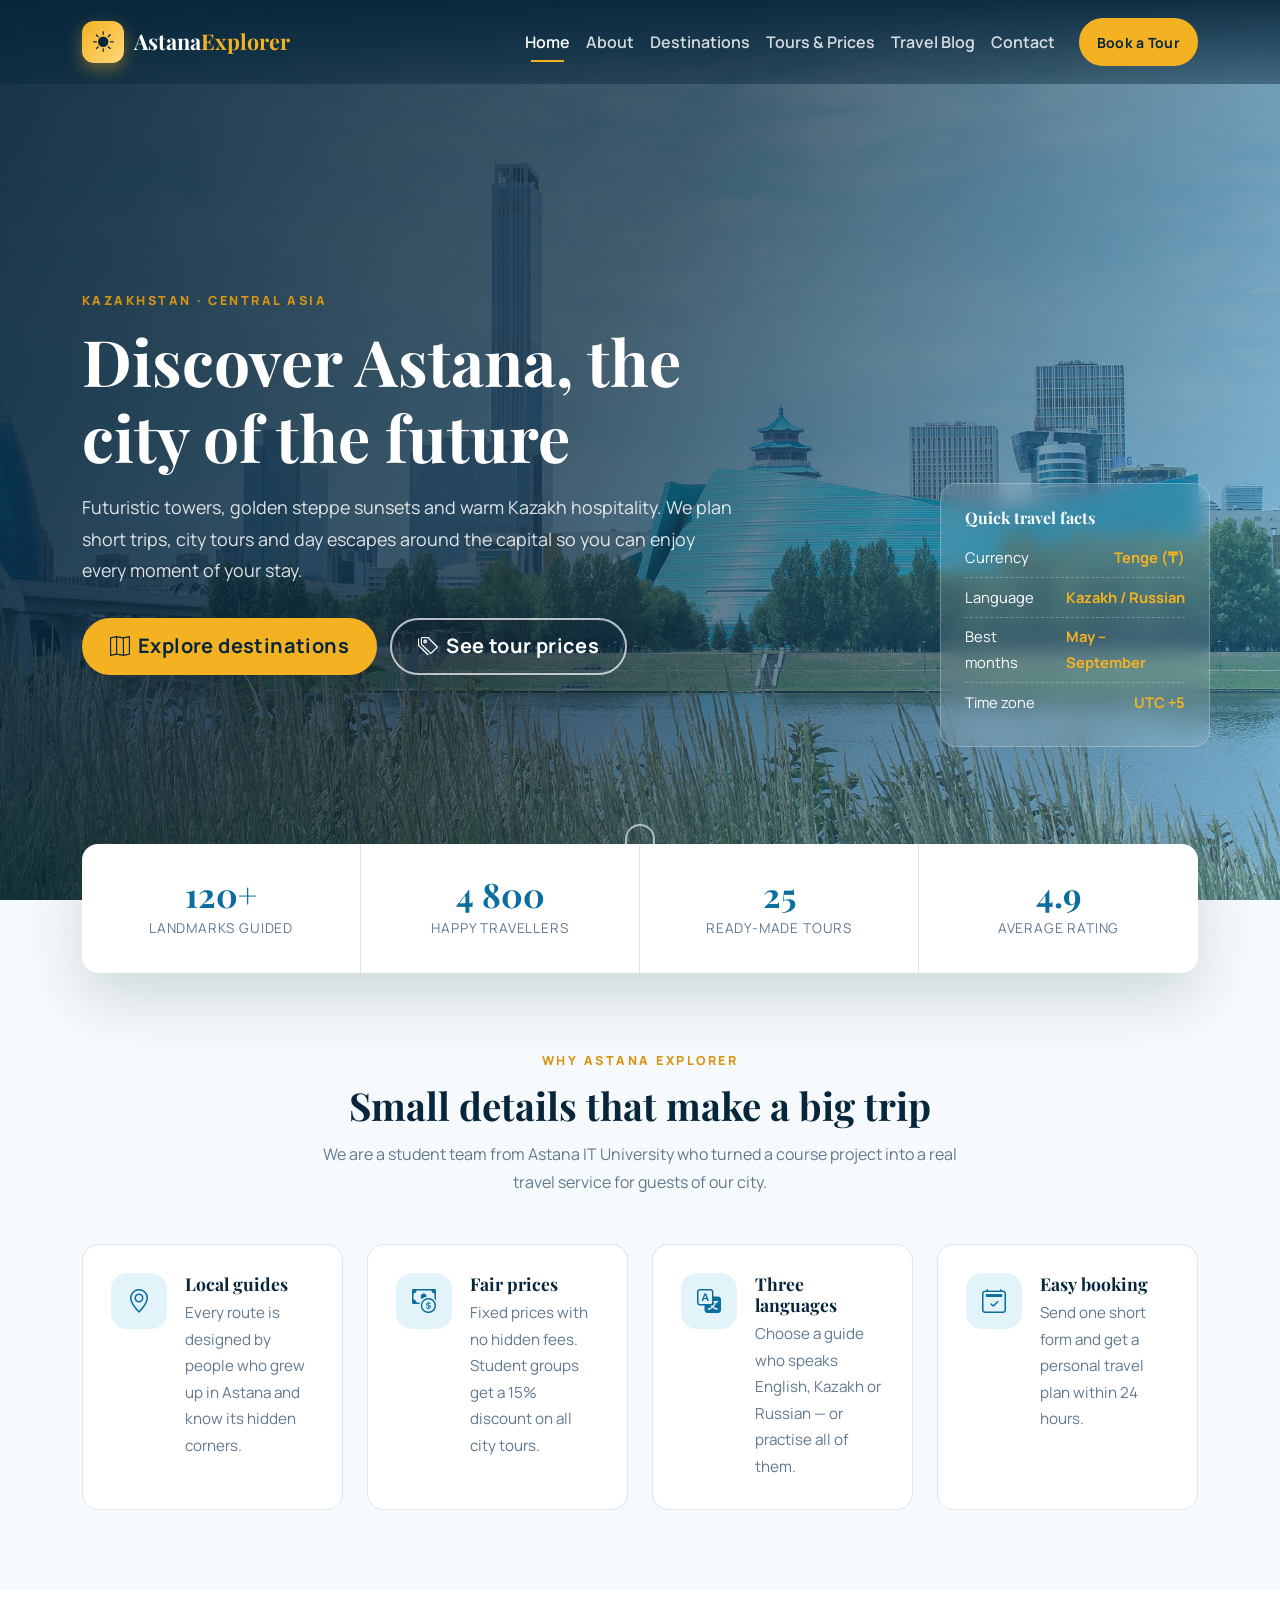
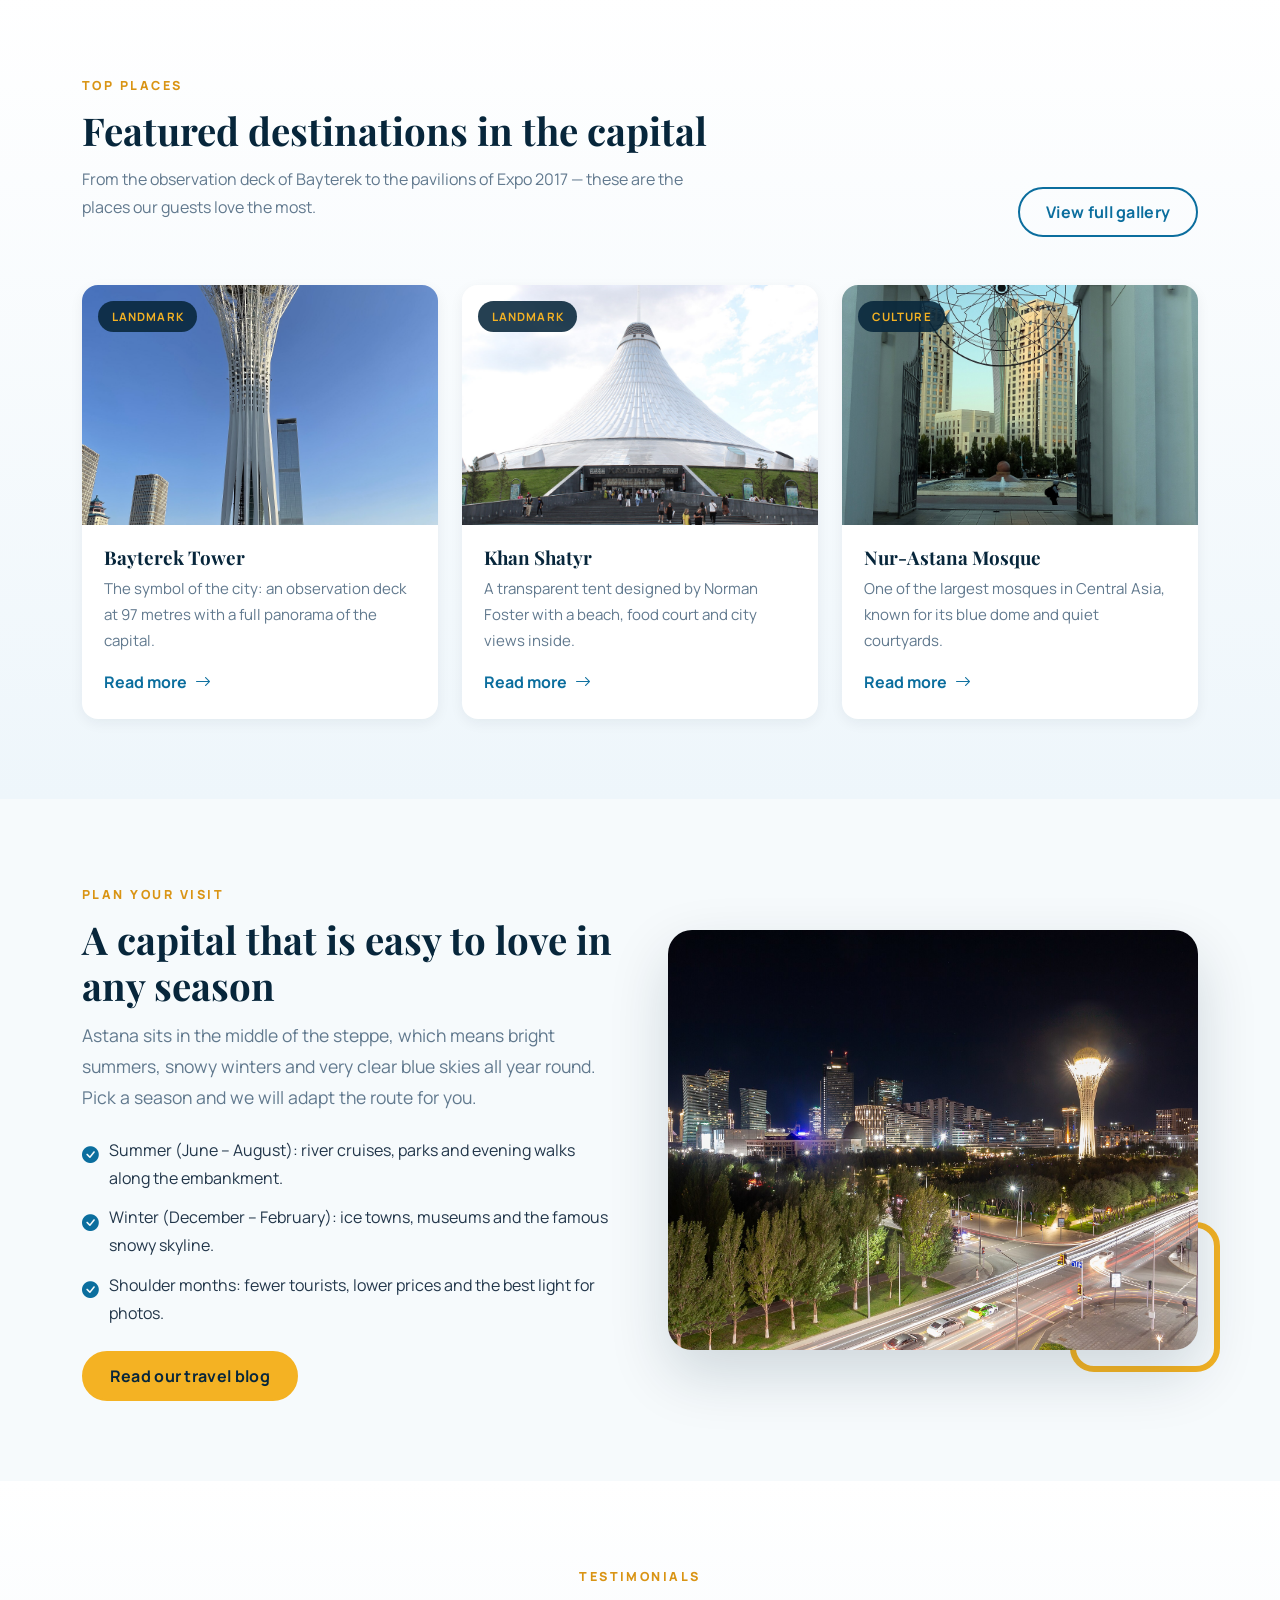
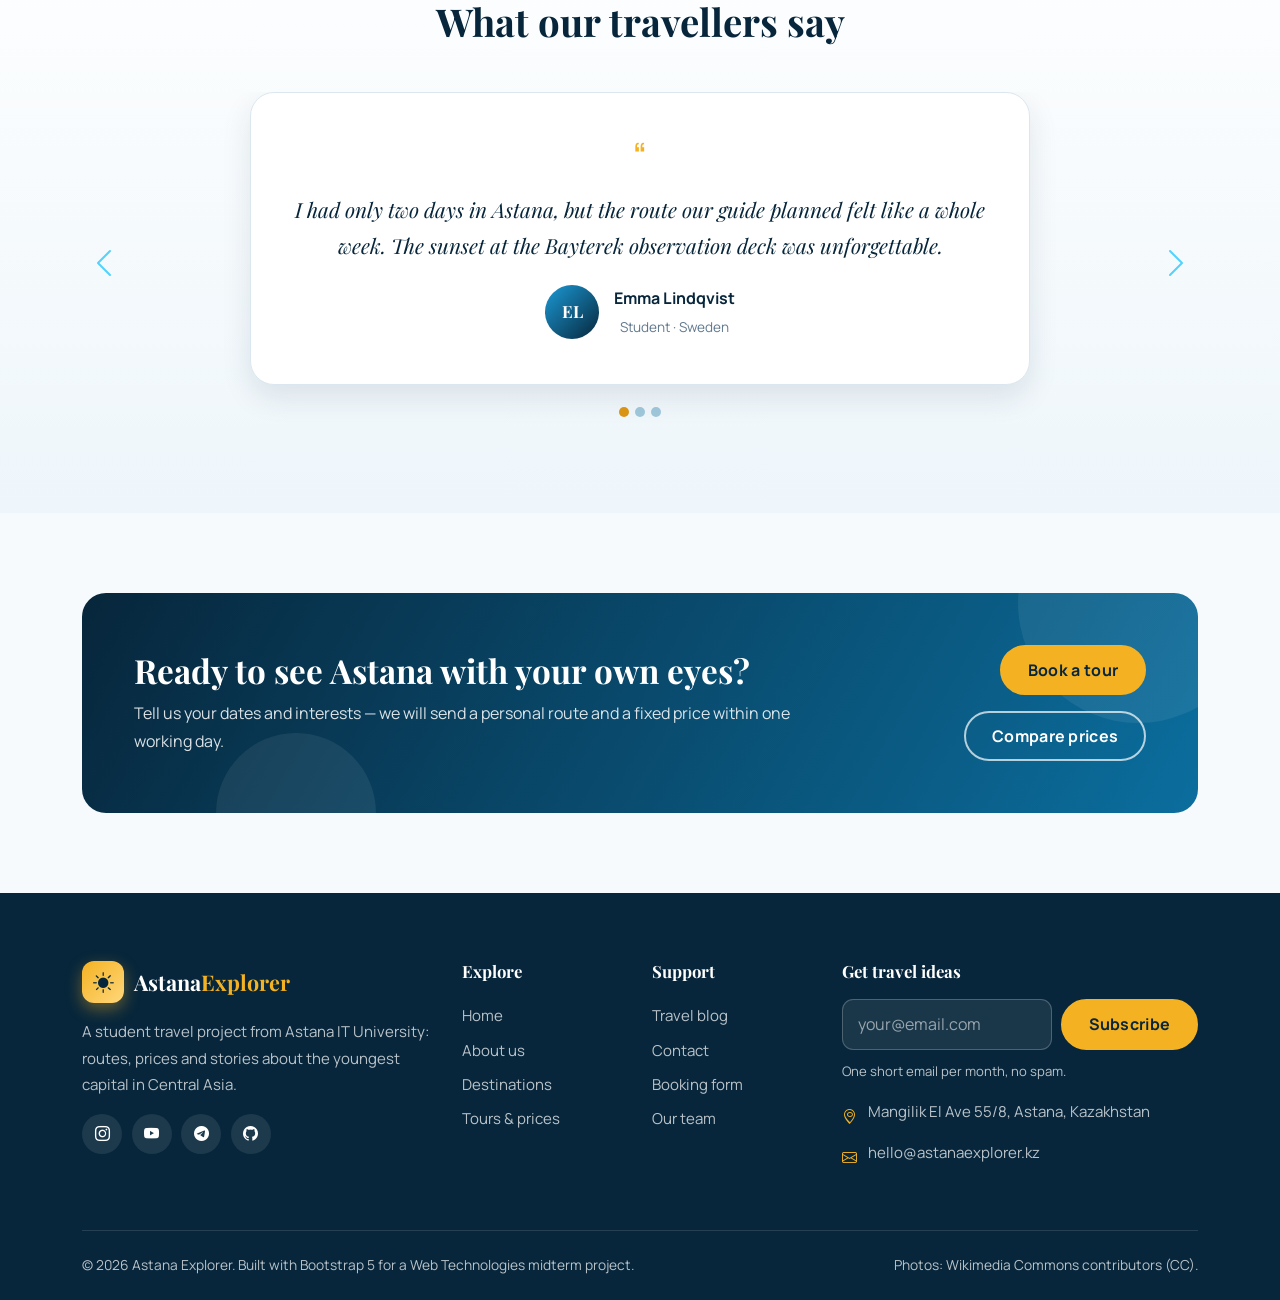
==== index.html @ 92993531 "Add Astana Explorer multi-page travel website - Six responsive pages built with semantic HTML5, Boot" ====
<!DOCTYPE html>
<html lang="en">
<head>
  <meta charset="UTF-8">
  <meta name="viewport" content="width=device-width, initial-scale=1">
  <script>document.documentElement.classList.add("js");</script>
  <meta name="description" content="Astana Explorer is a travel guide to Astana, Kazakhstan - landmarks, day trips, tour prices and practical tips from local guides.">
  <title>Astana Explorer | Travel Guide to Kazakhstan's Capital</title>
  <link rel="icon" href="images/favicon.svg" type="image/svg+xml">
  <link rel="preconnect" href="https://fonts.googleapis.com">
  <link rel="preconnect" href="https://fonts.gstatic.com" crossorigin>
  <link href="https://fonts.googleapis.com/css2?family=Manrope:wght@400;500;600;700;800&family=Playfair+Display:wght@600;700&display=swap" rel="stylesheet">
  <link href="https://cdn.jsdelivr.net/npm/bootstrap@5.3.3/dist/css/bootstrap.min.css" rel="stylesheet">
  <link href="https://cdn.jsdelivr.net/npm/bootstrap-icons@1.11.3/font/bootstrap-icons.min.css" rel="stylesheet">
  <link href="css/style.css" rel="stylesheet">
</head>
<body>

  <!-- ===== Header / navigation ===== -->
  <header class="site-header" id="siteHeader">
    <nav class="navbar navbar-expand-lg navbar-dark py-3" aria-label="Main navigation">
      <div class="container">
        <a class="navbar-brand" href="index.html">
          <span class="brand-mark"><i class="bi bi-brightness-high-fill" aria-hidden="true"></i></span>
          <span class="brand-text">Astana<span class="brand-accent">Explorer</span></span>
        </a>
        <button class="navbar-toggler" type="button" data-bs-toggle="collapse" data-bs-target="#mainNav"
                aria-controls="mainNav" aria-expanded="false" aria-label="Toggle navigation">
          <span class="navbar-toggler-icon"></span>
        </button>
        <div class="collapse navbar-collapse" id="mainNav">
          <ul class="navbar-nav ms-auto mb-2 mb-lg-0 align-items-lg-center">
            <li class="nav-item"><a class="nav-link active" aria-current="page" href="index.html">Home</a></li>
            <li class="nav-item"><a class="nav-link" href="about.html">About</a></li>
            <li class="nav-item"><a class="nav-link" href="destinations.html">Destinations</a></li>
            <li class="nav-item"><a class="nav-link" href="tours.html">Tours &amp; Prices</a></li>
            <li class="nav-item"><a class="nav-link" href="blog.html">Travel Blog</a></li>
            <li class="nav-item"><a class="nav-link" href="contact.html">Contact</a></li>
            <li class="nav-item ms-lg-3 mt-2 mt-lg-0">
              <a class="btn btn-brand btn-sm px-3" href="contact.html#bookingForm">Book a Tour</a>
            </li>
          </ul>
        </div>
      </div>
    </nav>
  </header>

  <main id="main">

    <!-- ===== Hero ===== -->
    <section class="hero">
      <div class="hero-media">
        <img src="images/hero-astana.jpg" alt="Panoramic view of the Astana skyline above the Ishim river">
      </div>
      <div class="hero-overlay" aria-hidden="true"></div>

      <div class="container position-relative">
        <div class="hero-content">
          <span class="eyebrow">Kazakhstan &middot; Central Asia</span>
          <h1 class="hero-title">Discover Astana, the city of the future</h1>
          <p class="hero-lead">
            Futuristic towers, golden steppe sunsets and warm Kazakh hospitality. We plan short trips,
            city tours and day escapes around the capital so you can enjoy every moment of your stay.
          </p>
          <div class="hero-actions">
            <a class="btn btn-brand btn-lg" href="destinations.html">
              <i class="bi bi-map me-2" aria-hidden="true"></i>Explore destinations
            </a>
            <a class="btn btn-outline-light-2 btn-lg" href="tours.html">
              <i class="bi bi-tags me-2" aria-hidden="true"></i>See tour prices
            </a>
          </div>
        </div>

        <aside class="hero-info-card" aria-label="Quick travel facts">
          <h2>Quick travel facts</h2>
          <ul class="hero-info-list">
            <li><span class="label">Currency</span> <span class="value">Tenge (&#8376;)</span></li>
            <li><span class="label">Language</span> <span class="value">Kazakh / Russian</span></li>
            <li><span class="label">Best months</span> <span class="value">May &ndash; September</span></li>
            <li><span class="label">Time zone</span> <span class="value">UTC +5</span></li>
          </ul>
        </aside>
      </div>

      <a class="hero-scroll" href="#highlights" aria-label="Scroll to highlights"><span></span></a>
    </section>

    <!-- ===== Stats ===== -->
    <section class="section pt-0" id="highlights">
      <div class="container stats-strip">
        <div class="stats-grid fade-up">
          <div class="stat-item">
            <span class="stat-value">120+</span>
            <span class="stat-label">Landmarks guided</span>
          </div>
          <div class="stat-item">
            <span class="stat-value">4 800</span>
            <span class="stat-label">Happy travellers</span>
          </div>
          <div class="stat-item">
            <span class="stat-value">25</span>
            <span class="stat-label">Ready-made tours</span>
          </div>
          <div class="stat-item">
            <span class="stat-value">4.9</span>
            <span class="stat-label">Average rating</span>
          </div>
        </div>
      </div>

      <!-- ===== Why us ===== -->
      <div class="container mt-5 pt-4">
        <div class="section-head text-center mb-5">
          <span class="eyebrow">Why Astana Explorer</span>
          <h2 class="section-title">Small details that make a big trip</h2>
          <p class="section-sub mx-auto">
            We are a student team from Astana IT University who turned a course project into a real travel
            service for guests of our city.
          </p>
        </div>

        <div class="row g-4">
          <div class="col-md-6 col-xl-3">
            <article class="feature-card fade-up">
              <div class="feature-icon"><i class="bi bi-geo-alt" aria-hidden="true"></i></div>
              <div>
                <h3>Local guides</h3>
                <p>Every route is designed by people who grew up in Astana and know its hidden corners.</p>
              </div>
            </article>
          </div>
          <div class="col-md-6 col-xl-3">
            <article class="feature-card fade-up">
              <div class="feature-icon"><i class="bi bi-cash-coin" aria-hidden="true"></i></div>
              <div>
                <h3>Fair prices</h3>
                <p>Fixed prices with no hidden fees. Student groups get a 15% discount on all city tours.</p>
              </div>
            </article>
          </div>
          <div class="col-md-6 col-xl-3">
            <article class="feature-card fade-up">
              <div class="feature-icon"><i class="bi bi-translate" aria-hidden="true"></i></div>
              <div>
                <h3>Three languages</h3>
                <p>Choose a guide who speaks English, Kazakh or Russian &mdash; or practise all of them.</p>
              </div>
            </article>
          </div>
          <div class="col-md-6 col-xl-3">
            <article class="feature-card fade-up">
              <div class="feature-icon"><i class="bi bi-calendar2-check" aria-hidden="true"></i></div>
              <div>
                <h3>Easy booking</h3>
                <p>Send one short form and get a personal travel plan within 24 hours.</p>
              </div>
            </article>
          </div>
        </div>
      </div>
    </section>

    <!-- ===== Featured destinations ===== -->
    <section class="section section-alt">
      <div class="container">
        <div class="row align-items-end mb-5">
          <div class="col-lg-8">
            <span class="eyebrow">Top places</span>
            <h2 class="section-title">Featured destinations in the capital</h2>
            <p class="section-sub">
              From the observation deck of Bayterek to the pavilions of Expo 2017 &mdash; these are the places
              our guests love the most.
            </p>
          </div>
          <div class="col-lg-4 text-lg-end mt-3 mt-lg-0">
            <a class="btn btn-outline-brand" href="destinations.html">View full gallery</a>
          </div>
        </div>

        <div class="row g-4">
          <div class="col-md-6 col-lg-4">
            <a class="dest-card fade-up" href="destinations.html#bayterek">
              <div class="dest-media">
                <img src="images/bayterek.jpg" alt="Bayterek monument rising above the city at sunset">
              </div>
              <span class="dest-badge">Landmark</span>
              <div class="dest-body">
                <h3>Bayterek Tower</h3>
                <p>The symbol of the city: an observation deck at 97 metres with a full panorama of the capital.</p>
                <span class="btn-link-more">Read more <i class="bi bi-arrow-right" aria-hidden="true"></i></span>
              </div>
            </a>
          </div>
          <div class="col-md-6 col-lg-4">
            <a class="dest-card fade-up" href="destinations.html#khan-shatyr">
              <div class="dest-media">
                <img src="images/khan-shatyr.jpg" alt="The giant transparent tent of the Khan Shatyr shopping mall">
              </div>
              <span class="dest-badge">Landmark</span>
              <div class="dest-body">
                <h3>Khan Shatyr</h3>
                <p>A transparent tent designed by Norman Foster with a beach, food court and city views inside.</p>
                <span class="btn-link-more">Read more <i class="bi bi-arrow-right" aria-hidden="true"></i></span>
              </div>
            </a>
          </div>
          <div class="col-md-6 col-lg-4">
            <a class="dest-card fade-up" href="destinations.html#nur-astana-mosque">
              <div class="dest-media">
                <img src="images/nur-astana-mosque.jpg" alt="Blue and gold domes of the Nur-Astana mosque">
              </div>
              <span class="dest-badge">Culture</span>
              <div class="dest-body">
                <h3>Nur-Astana Mosque</h3>
                <p>One of the largest mosques in Central Asia, known for its blue dome and quiet courtyards.</p>
                <span class="btn-link-more">Read more <i class="bi bi-arrow-right" aria-hidden="true"></i></span>
              </div>
            </a>
          </div>
        </div>
      </div>
    </section>

    <!-- ===== Plan your visit ===== -->
    <section class="section">
      <div class="container">
        <div class="split">
          <div>
            <span class="eyebrow">Plan your visit</span>
            <h2 class="section-title">A capital that is easy to love in any season</h2>
            <p class="lead-text">
              Astana sits in the middle of the steppe, which means bright summers, snowy winters and very
              clear blue skies all year round. Pick a season and we will adapt the route for you.
            </p>
            <ul class="check-list">
              <li><i class="bi bi-check-circle-fill" aria-hidden="true"></i>
                <span>Summer (June &ndash; August): river cruises, parks and evening walks along the embankment.</span></li>
              <li><i class="bi bi-check-circle-fill" aria-hidden="true"></i>
                <span>Winter (December &ndash; February): ice towns, museums and the famous snowy skyline.</span></li>
              <li><i class="bi bi-check-circle-fill" aria-hidden="true"></i>
                <span>Shoulder months: fewer tourists, lower prices and the best light for photos.</span></li>
            </ul>
            <a class="btn btn-brand" href="blog.html">Read our travel blog</a>
          </div>
          <div class="frame-img">
            <img src="images/astana-night.jpg" alt="Astana business centre illuminated at night">
          </div>
        </div>
      </div>
    </section>

    <!-- ===== Testimonials carousel ===== -->
    <section class="section section-alt">
      <div class="container">
        <div class="section-head text-center mb-5">
          <span class="eyebrow">Testimonials</span>
          <h2 class="section-title">What our travellers say</h2>
        </div>

        <div id="reviewCarousel" class="carousel slide" data-bs-ride="carousel">
          <div class="carousel-inner pb-5">

            <div class="carousel-item active">
              <figure class="quote-card">
                <span class="quote-mark" aria-hidden="true">&ldquo;</span>
                <blockquote class="quote-text">
                  I had only two days in Astana, but the route our guide planned felt like a whole week.
                  The sunset at the Bayterek observation deck was unforgettable.
                </blockquote>
                <figcaption class="quote-person">
                  <span class="team-avatar" aria-hidden="true">EL</span>
                  <span>
                    <span class="person-name">Emma Lindqvist</span>
                    <span class="person-detail">Student &middot; Sweden</span>
                  </span>
                </figcaption>
              </figure>
            </div>

            <div class="carousel-item">
              <figure class="quote-card">
                <span class="quote-mark" aria-hidden="true">&ldquo;</span>
                <blockquote class="quote-text">
                  The day trip to Burabay National Park was the highlight of our exchange semester.
                  Everything was organised, from transport to lunch in a lakeside cafe.
                </blockquote>
                <figcaption class="quote-person">
                  <span class="team-avatar" aria-hidden="true">AR</span>
                  <span>
                    <span class="person-name">Arman Rakhimov</span>
                    <span class="person-detail">Exchange student &middot; Almaty</span>
                  </span>
                </figcaption>
              </figure>
            </div>

            <div class="carousel-item">
              <figure class="quote-card">
                <span class="quote-mark" aria-hidden="true">&ldquo;</span>
                <blockquote class="quote-text">
                  Booking through the website took two minutes, and the travel plan arrived the next morning.
                  Clear prices, friendly guides, zero stress.
                </blockquote>
                <figcaption class="quote-person">
                  <span class="team-avatar" aria-hidden="true">MC</span>
                  <span>
                    <span class="person-name">Maria Chen</span>
                    <span class="person-detail">Visitor &middot; South Korea</span>
                  </span>
                </figcaption>
              </figure>
            </div>

          </div>

          <button class="carousel-control-prev" type="button" data-bs-target="#reviewCarousel" data-bs-slide="prev">
            <span class="carousel-control-prev-icon" aria-hidden="true"></span>
            <span class="visually-hidden">Previous</span>
          </button>
          <button class="carousel-control-next" type="button" data-bs-target="#reviewCarousel" data-bs-slide="next">
            <span class="carousel-control-next-icon" aria-hidden="true"></span>
            <span class="visually-hidden">Next</span>
          </button>
          <div class="carousel-indicators bottom-0">
            <button type="button" data-bs-target="#reviewCarousel" data-bs-slide-to="0" class="active" aria-current="true" aria-label="Review 1"></button>
            <button type="button" data-bs-target="#reviewCarousel" data-bs-slide-to="1" aria-label="Review 2"></button>
            <button type="button" data-bs-target="#reviewCarousel" data-bs-slide-to="2" aria-label="Review 3"></button>
          </div>
        </div>
      </div>
    </section>

    <!-- ===== CTA ===== -->
    <section class="section pb-0">
      <div class="container">
        <div class="cta-band fade-up">
          <div class="cta-inner row align-items-center g-4">
            <div class="col-lg-8">
              <h2>Ready to see Astana with your own eyes?</h2>
              <p class="mb-0">
                Tell us your dates and interests &mdash; we will send a personal route and a fixed price
                within one working day.
              </p>
            </div>
            <div class="col-lg-4">
              <div class="cta-actions d-flex flex-wrap gap-3 justify-content-lg-end">
                <a class="btn btn-brand" href="contact.html#bookingForm">Book a tour</a>
                <a class="btn btn-outline-light-2" href="tours.html">Compare prices</a>
              </div>
            </div>
          </div>
        </div>
      </div>
    </section>

  </main>

  <!-- ===== Footer ===== -->
  <footer class="site-footer">
    <div class="container">
      <div class="row gy-4">
        <div class="col-lg-4">
          <div class="footer-brand">
            <span class="brand-mark"><i class="bi bi-brightness-high-fill" aria-hidden="true"></i></span>
            <span class="brand-text">Astana<span class="brand-accent">Explorer</span></span>
          </div>
          <p>
            A student travel project from Astana IT University: routes, prices and stories about the
            youngest capital in Central Asia.
          </p>
          <div class="social-links mt-3">
            <a href="https://www.instagram.com" target="_blank" rel="noopener" aria-label="Instagram"><i class="bi bi-instagram" aria-hidden="true"></i></a>
            <a href="https://www.youtube.com" target="_blank" rel="noopener" aria-label="YouTube"><i class="bi bi-youtube" aria-hidden="true"></i></a>
            <a href="https://t.me" target="_blank" rel="noopener" aria-label="Telegram"><i class="bi bi-telegram" aria-hidden="true"></i></a>
            <a href="https://github.com" target="_blank" rel="noopener" aria-label="GitHub"><i class="bi bi-github" aria-hidden="true"></i></a>
          </div>
        </div>

        <div class="col-6 col-lg-2">
          <h2 class="footer-title">Explore</h2>
          <ul class="footer-links">
            <li><a href="index.html">Home</a></li>
            <li><a href="about.html">About us</a></li>
            <li><a href="destinations.html">Destinations</a></li>
            <li><a href="tours.html">Tours &amp; prices</a></li>
          </ul>
        </div>

        <div class="col-6 col-lg-2">
          <h2 class="footer-title">Support</h2>
          <ul class="footer-links">
            <li><a href="blog.html">Travel blog</a></li>
            <li><a href="contact.html">Contact</a></li>
            <li><a href="contact.html#bookingForm">Booking form</a></li>
            <li><a href="about.html#team">Our team</a></li>
          </ul>
        </div>

        <div class="col-lg-4">
          <h2 class="footer-title">Get travel ideas</h2>
          <form class="newsletter-form" id="newsletterForm" novalidate>
            <label class="visually-hidden" for="newsletterEmail">Email address</label>
            <input class="form-control" id="newsletterEmail" name="newsletterEmail" type="email"
                   placeholder="your@email.com" required>
            <button class="btn btn-brand" type="submit">Subscribe</button>
          </form>
          <p class="newsletter-note" id="newsletterNote">One short email per month, no spam.</p>
          <ul class="footer-contact mt-3">
            <li><i class="bi bi-geo-alt" aria-hidden="true"></i>
              <span>Mangilik El Ave 55/8, Astana, Kazakhstan</span></li>
            <li><i class="bi bi-envelope" aria-hidden="true"></i>
              <a href="mailto:hello@astanaexplorer.kz">hello@astanaexplorer.kz</a></li>
          </ul>
        </div>
      </div>

      <div class="footer-bottom">
        <p>&copy; <span id="currentYear">2026</span> Astana Explorer. Built with Bootstrap 5 for a Web Technologies midterm project.</p>
        <p>Photos: <a href="https://commons.wikimedia.org" target="_blank" rel="noopener">Wikimedia Commons</a> contributors (CC).</p>
      </div>
    </div>
  </footer>

  <button class="back-to-top" id="backToTop" type="button" aria-label="Back to top">
    <i class="bi bi-arrow-up" aria-hidden="true"></i>
  </button>

  <script src="https://cdn.jsdelivr.net/npm/bootstrap@5.3.3/dist/js/bootstrap.bundle.min.js"></script>
  <script src="js/main.js"></script>
</body>
</html>
---- css/style.css ----
/* ==========================================================================
   Astana Explorer - custom stylesheet
   Midterm project, Web Technologies 1
   --------------------------------------------------------------------------
   01. Variables          07. Cards & features     13. Forms
   02. Base               08. Gallery grid         14. Page banner
   03. Typography         09. Tables               15. Footer
   04. Buttons            10. Accordion & about    16. Back to top
   05. Header / navbar    11. Blog & sidebar       17. Animations
   06. Hero               12. Testimonials         18. Media queries
   ========================================================================== */

/* 01. Variables
   ========================================================================== */
:root {
  --clr-sky: #1b9ad6;
  --clr-sky-dark: #0b6e9e;
  --clr-navy: #07263b;
  --clr-navy-soft: #0e3a56;
  --clr-gold: #f4b223;
  --clr-gold-dark: #d99414;
  --clr-bg: #f6fafc;
  --clr-surface: #ffffff;
  --clr-text: #22364a;
  --clr-muted: #61798e;
  --clr-line: #dbe7ef;
  --clr-danger: #d64550;
  --font-display: "Playfair Display", Georgia, "Times New Roman", serif;
  --font-body: "Manrope", "Segoe UI", Tahoma, sans-serif;
  --radius-sm: 0.5rem;
  --radius: 1rem;
  --radius-lg: 1.5rem;
  --shadow-sm: 0 4px 14px rgba(7, 38, 59, 0.06);
  --shadow: 0 12px 30px rgba(7, 38, 59, 0.1);
  --shadow-lg: 0 24px 60px rgba(7, 38, 59, 0.16);
  --header-h: 76px;
  --transition: 0.3s ease;
}

/* 02. Base
   ========================================================================== */
html {
  scroll-behavior: smooth;
  scroll-padding-top: calc(var(--header-h) + 0.5rem);
}

body {
  font-family: var(--font-body);
  font-size: 1rem;
  line-height: 1.75;
  color: var(--clr-text);
  background-color: var(--clr-bg);
  overflow-x: hidden;
}

img {
  max-width: 100%;
  height: auto;
}

a {
  color: var(--clr-sky-dark);
  text-decoration: none;
  transition: color var(--transition);
}

a:hover {
  color: var(--clr-gold-dark);
}

:focus-visible {
  outline: 3px solid var(--clr-gold);
  outline-offset: 2px;
}

::selection {
  background: var(--clr-gold);
  color: var(--clr-navy);
}

.section {
  padding: 5rem 0;
}

.section-alt {
  background: linear-gradient(180deg, #ffffff 0%, #eef6fb 100%);
}

.section-dark {
  background: var(--clr-navy);
  color: rgba(255, 255, 255, 0.78);
}

.section-dark .section-title,
.section-dark h3 {
  color: #ffffff;
}

/* 03. Typography
   ========================================================================== */
h1,
h2,
h3,
h4,
h5,
h6,
.display-font {
  font-family: var(--font-display);
  color: var(--clr-navy);
  font-weight: 700;
  line-height: 1.2;
}

.section-title {
  font-size: clamp(1.75rem, 3vw, 2.5rem);
  margin-bottom: 0.75rem;
}

.section-sub {
  color: var(--clr-muted);
  max-width: 640px;
}

.eyebrow {
  display: inline-block;
  font-size: 0.78rem;
  font-weight: 800;
  letter-spacing: 0.2em;
  text-transform: uppercase;
  color: var(--clr-gold-dark);
  margin-bottom: 0.65rem;
}

.lead-text {
  font-size: 1.1rem;
  color: var(--clr-muted);
}

.text-accent {
  color: var(--clr-gold-dark);
  font-weight: 700;
}

.highlight {
  background: linear-gradient(transparent 62%, rgba(244, 178, 35, 0.45) 62%);
  font-weight: 600;
}

.small-muted {
  font-size: 0.88rem;
  color: var(--clr-muted);
}

/* 04. Buttons
   ========================================================================== */
.btn {
  font-weight: 700;
  letter-spacing: 0.02em;
  border-radius: 999px;
  padding: 0.7rem 1.6rem;
  transition: all var(--transition);
}

.btn-brand {
  background: var(--clr-gold);
  border: 2px solid var(--clr-gold);
  color: var(--clr-navy);
}

.btn-brand:hover,
.btn-brand:focus {
  background: var(--clr-gold-dark);
  border-color: var(--clr-gold-dark);
  color: var(--clr-navy);
  transform: translateY(-2px);
  box-shadow: 0 10px 22px rgba(217, 148, 20, 0.35);
}

.btn-outline-brand {
  background: transparent;
  border: 2px solid var(--clr-sky-dark);
  color: var(--clr-sky-dark);
}

.btn-outline-brand:hover {
  background: var(--clr-sky-dark);
  color: #ffffff;
  transform: translateY(-2px);
}

.btn-outline-light-2 {
  border: 2px solid rgba(255, 255, 255, 0.7);
  color: #ffffff;
  background: transparent;
}

.btn-outline-light-2:hover {
  background: #ffffff;
  color: var(--clr-navy);
  transform: translateY(-2px);
}

.btn-link-more {
  display: inline-flex;
  align-items: center;
  gap: 0.45rem;
  font-weight: 700;
  color: var(--clr-sky-dark);
  padding: 0;
}

.btn-link-more:hover {
  gap: 0.8rem;
  color: var(--clr-gold-dark);
}

/* 05. Header / navbar
   ========================================================================== */
.site-header {
  position: fixed;
  top: 0;
  right: 0;
  left: 0;
  z-index: 1030;
  background: linear-gradient(180deg, rgba(7, 38, 59, 0.92) 0%, rgba(7, 38, 59, 0.42) 100%);
  transition: background var(--transition), box-shadow var(--transition), padding var(--transition);
}

.site-header.scrolled {
  background: rgba(7, 38, 59, 0.96);
  box-shadow: 0 8px 26px rgba(7, 38, 59, 0.28);
}

.navbar-brand {
  display: flex;
  align-items: center;
  gap: 0.65rem;
}

.brand-mark {
  width: 42px;
  height: 42px;
  flex: 0 0 42px;
  display: grid;
  place-items: center;
  border-radius: 12px;
  background: linear-gradient(135deg, var(--clr-gold) 0%, #ffd77a 100%);
  color: var(--clr-navy);
  font-size: 1.3rem;
  box-shadow: 0 6px 16px rgba(244, 178, 35, 0.4);
}

.brand-text {
  font-family: var(--font-display);
  font-size: 1.35rem;
  font-weight: 700;
  color: #ffffff;
  line-height: 1;
}

.brand-accent {
  color: var(--clr-gold);
}

.site-header .nav-link {
  position: relative;
  color: rgba(255, 255, 255, 0.82);
  font-weight: 600;
  padding: 0.55rem 0.9rem;
}

.site-header .nav-link::after {
  content: "";
  position: absolute;
  left: 0.9rem;
  right: 0.9rem;
  bottom: 0.2rem;
  height: 2px;
  background: var(--clr-gold);
  transform: scaleX(0);
  transform-origin: left;
  transition: transform var(--transition);
}

.site-header .nav-link:hover,
.site-header .nav-link.active {
  color: #ffffff;
}

.site-header .nav-link:hover::after,
.site-header .nav-link.active::after {
  transform: scaleX(1);
}

/* 06. Hero
   ========================================================================== */
.hero {
  position: relative;
  display: flex;
  align-items: center;
  min-height: 100vh;
  padding-top: var(--header-h);
  color: #ffffff;
  overflow: hidden;
}

.hero-media,
.hero-overlay {
  position: absolute;
  inset: 0;
}

.hero-media img {
  width: 100%;
  height: 100%;
  object-fit: cover;
}

.hero-overlay {
  background: linear-gradient(115deg, rgba(7, 38, 59, 0.94) 0%, rgba(7, 38, 59, 0.72) 45%, rgba(27, 154, 214, 0.4) 100%);
}

.hero-content {
  position: relative;
  z-index: 2;
  max-width: 660px;
  padding: 7rem 0 8rem;
}

.hero-title {
  font-size: clamp(2.4rem, 5.4vw, 4rem);
  color: #ffffff;
  margin-bottom: 1rem;
}

.hero-lead {
  font-size: 1.12rem;
  color: rgba(255, 255, 255, 0.85);
  margin-bottom: 2rem;
}

.hero-actions {
  display: flex;
  flex-wrap: wrap;
  gap: 0.85rem;
}

.hero-info-card {
  position: absolute;
  right: 0;
  bottom: 3.5rem;
  z-index: 3;
  width: 270px;
  padding: 1.5rem;
  border-radius: var(--radius);
  background: rgba(255, 255, 255, 0.12);
  border: 1px solid rgba(255, 255, 255, 0.25);
  backdrop-filter: blur(10px);
}

.hero-info-card h2 {
  color: #ffffff;
  font-size: 1rem;
  margin-bottom: 0.75rem;
}

.hero-info-list {
  list-style: none;
  margin: 0;
  padding: 0;
  font-size: 0.92rem;
}

.hero-info-list li {
  display: flex;
  justify-content: space-between;
  gap: 1rem;
  padding: 0.4rem 0;
  border-bottom: 1px dashed rgba(255, 255, 255, 0.25);
}

.hero-info-list li:last-child {
  border-bottom: 0;
}

.hero-info-list .value {
  color: var(--clr-gold);
  font-weight: 700;
}

.hero-scroll {
  position: absolute;
  left: 50%;
  bottom: 1.75rem;
  transform: translateX(-50%);
  z-index: 3;
  width: 30px;
  height: 48px;
  border: 2px solid rgba(255, 255, 255, 0.6);
  border-radius: 999px;
  display: grid;
  place-items: center;
}

.hero-scroll span {
  width: 6px;
  height: 6px;
  border-radius: 50%;
  background: var(--clr-gold);
  animation: bounce 1.8s infinite;
}

/* 07. Cards & features
   ========================================================================== */
.stats-strip {
  position: relative;
  z-index: 5;
  margin-top: -3.5rem;
}

.stats-grid {
  display: grid;
  grid-template-columns: repeat(4, 1fr);
  background: var(--clr-surface);
  border-radius: var(--radius);
  box-shadow: var(--shadow-lg);
  overflow: hidden;
}

.stat-item {
  padding: 2rem 1.25rem;
  text-align: center;
  border-right: 1px solid var(--clr-line);
}

.stat-item:last-child {
  border-right: 0;
}

.stat-value {
  display: block;
  font-family: var(--font-display);
  font-size: 2.1rem;
  font-weight: 700;
  color: var(--clr-sky-dark);
  line-height: 1.1;
}

.stat-label {
  font-size: 0.85rem;
  letter-spacing: 0.06em;
  text-transform: uppercase;
  color: var(--clr-muted);
}

.feature-card {
  display: flex;
  align-items: flex-start;
  gap: 1.1rem;
  height: 100%;
  padding: 1.75rem;
  background: var(--clr-surface);
  border: 1px solid var(--clr-line);
  border-radius: var(--radius);
  transition: transform var(--transition), box-shadow var(--transition);
}

.feature-card:hover {
  transform: translateY(-6px);
  box-shadow: var(--shadow);
}

.feature-icon {
  flex: 0 0 56px;
  width: 56px;
  height: 56px;
  display: grid;
  place-items: center;
  border-radius: 16px;
  background: rgba(27, 154, 214, 0.12);
  color: var(--clr-sky-dark);
  font-size: 1.5rem;
}

.feature-card h3 {
  font-size: 1.1rem;
  margin-bottom: 0.35rem;
}

.feature-card p {
  margin-bottom: 0;
  font-size: 0.95rem;
  color: var(--clr-muted);
}

.dest-card {
  position: relative;
  display: block;
  height: 100%;
  border-radius: var(--radius);
  overflow: hidden;
  background: var(--clr-surface);
  box-shadow: var(--shadow-sm);
  transition: transform var(--transition), box-shadow var(--transition);
}

.dest-card:hover {
  transform: translateY(-6px);
  box-shadow: var(--shadow-lg);
}

.dest-media {
  height: 240px;
  overflow: hidden;
}

.dest-media img {
  width: 100%;
  height: 100%;
  object-fit: cover;
  transition: transform 0.65s ease;
}

.dest-card:hover .dest-media img {
  transform: scale(1.08);
}

.dest-badge {
  position: absolute;
  top: 1rem;
  left: 1rem;
  z-index: 2;
  padding: 0.35rem 0.85rem;
  border-radius: 999px;
  background: rgba(7, 38, 59, 0.88);
  color: var(--clr-gold);
  font-size: 0.72rem;
  font-weight: 700;
  letter-spacing: 0.1em;
  text-transform: uppercase;
}

.dest-body {
  padding: 1.4rem;
}

.dest-body h3 {
  font-size: 1.18rem;
  margin-bottom: 0.35rem;
}

.dest-body p {
  margin-bottom: 0.85rem;
  font-size: 0.94rem;
  color: var(--clr-muted);
}

.split {
  display: flex;
  flex-wrap: wrap;
  align-items: center;
  gap: 3.5rem;
}

.split > * {
  flex: 1 1 340px;
}

.split.reverse {
  flex-direction: row-reverse;
}

.frame-img {
  position: relative;
}

.frame-img img {
  width: 100%;
  height: 420px;
  object-fit: cover;
  border-radius: var(--radius-lg);
  box-shadow: var(--shadow-lg);
}

.frame-img::after {
  content: "";
  position: absolute;
  right: -1.4rem;
  bottom: -1.4rem;
  z-index: -1;
  width: 150px;
  height: 150px;
  border: 6px solid var(--clr-gold);
  border-radius: var(--radius-lg);
}

.check-list {
  list-style: none;
  padding: 0;
  margin: 1.5rem 0;
}

.check-list li {
  display: flex;
  align-items: flex-start;
  gap: 0.65rem;
  margin-bottom: 0.7rem;
}

.check-list i {
  color: var(--clr-sky-dark);
  font-size: 1.05rem;
  margin-top: 0.25rem;
}

.cta-band {
  position: relative;
  overflow: hidden;
  padding: 3.25rem;
  border-radius: var(--radius-lg);
  background: linear-gradient(120deg, var(--clr-navy) 0%, var(--clr-sky-dark) 100%);
  color: rgba(255, 255, 255, 0.85);
}

.cta-band::before,
.cta-band::after {
  content: "";
  position: absolute;
  border-radius: 50%;
  background: rgba(255, 255, 255, 0.07);
}

.cta-band::before {
  width: 240px;
  height: 240px;
  top: -110px;
  right: -60px;
}

.cta-band::after {
  width: 160px;
  height: 160px;
  bottom: -80px;
  left: 12%;
}

.cta-band h2 {
  color: #ffffff;
  font-size: clamp(1.5rem, 2.6vw, 2.1rem);
}

.cta-band .cta-inner {
  position: relative;
  z-index: 2;
}

/* 08. Gallery grid
   ========================================================================== */
.filter-bar {
  display: flex;
  flex-wrap: wrap;
  gap: 0.5rem;
  justify-content: center;
  margin-bottom: 2.5rem;
}

.filter-btn {
  padding: 0.5rem 1.15rem;
  border: 1px solid var(--clr-line);
  border-radius: 999px;
  background: var(--clr-surface);
  color: var(--clr-muted);
  font-weight: 600;
  font-size: 0.9rem;
  transition: all var(--transition);
}

.filter-btn:hover {
  border-color: var(--clr-sky);
  color: var(--clr-sky-dark);
}

.filter-btn.active {
  background: var(--clr-navy);
  border-color: var(--clr-navy);
  color: #ffffff;
}

.gallery-grid {
  display: grid;
  grid-template-columns: repeat(auto-fit, minmax(280px, 1fr));
  gap: 1.25rem;
}

.gallery-item {
  position: relative;
  min-height: 280px;
  border-radius: var(--radius);
  overflow: hidden;
  box-shadow: var(--shadow-sm);
}

.gallery-item.wide {
  grid-column: span 2;
}

.gallery-item img {
  position: absolute;
  inset: 0;
  width: 100%;
  height: 100%;
  object-fit: cover;
  transition: transform 0.7s ease;
}

.gallery-item:hover img {
  transform: scale(1.07);
}

.gallery-caption {
  position: absolute;
  inset: auto 0 0 0;
  z-index: 2;
  padding: 1.5rem 1.25rem 1.25rem;
  background: linear-gradient(180deg, rgba(7, 38, 59, 0) 0%, rgba(7, 38, 59, 0.9) 90%);
  color: #ffffff;
}

.gallery-caption h3 {
  font-size: 1.1rem;
  color: #ffffff;
  margin-bottom: 0.15rem;
}

.gallery-caption p {
  margin: 0;
  font-size: 0.88rem;
  color: rgba(255, 255, 255, 0.78);
}

.gallery-tag {
  position: absolute;
  top: 1rem;
  right: 1rem;
  z-index: 2;
  padding: 0.3rem 0.75rem;
  border-radius: 999px;
  background: rgba(244, 178, 35, 0.95);
  color: var(--clr-navy);
  font-size: 0.7rem;
  font-weight: 800;
  letter-spacing: 0.09em;
  text-transform: uppercase;
}

.gallery-item.is-hidden {
  display: none;
}

/* 09. Tables
   ========================================================================== */
.table-card {
  padding: 1.25rem;
  background: var(--clr-surface);
  border: 1px solid var(--clr-line);
  border-radius: var(--radius);
  box-shadow: var(--shadow-sm);
}

.price-table {
  margin-bottom: 0;
  border-color: var(--clr-line);
  vertical-align: middle;
}

.price-table thead th {
  background: var(--clr-navy);
  color: #ffffff;
  font-family: var(--font-display);
  font-size: 1.02rem;
  padding: 1rem 0.9rem;
  border-bottom: 0;
  white-space: nowrap;
}

.price-table tbody th {
  background: #f2f8fc;
  color: var(--clr-navy);
  font-weight: 700;
  width: 210px;
}

.price-table td,
.price-table tbody th {
  padding: 0.85rem 0.9rem;
  border-color: var(--clr-line);
}

.price-table tbody tr:hover {
  background: #f8fcfe;
}

.price-table tfoot td,
.price-table tfoot th {
  background: #eaf4fa;
  font-weight: 800;
  color: var(--clr-navy);
}

.price-value {
  font-family: var(--font-display);
  font-size: 1.35rem;
  font-weight: 700;
  color: var(--clr-sky-dark);
}

.badge-pop {
  display: inline-block;
  margin-left: 0.4rem;
  padding: 0.2rem 0.6rem;
  border-radius: 999px;
  background: var(--clr-gold);
  color: var(--clr-navy);
  font-size: 0.66rem;
  font-family: var(--font-body);
  font-weight: 800;
  letter-spacing: 0.09em;
  text-transform: uppercase;
  vertical-align: middle;
}

.status-pill {
  display: inline-block;
  padding: 0.25rem 0.7rem;
  border-radius: 999px;
  font-size: 0.8rem;
  font-weight: 700;
}

.status-open {
  background: rgba(25, 135, 84, 0.14);
  color: #157347;
}

.status-few {
  background: rgba(244, 178, 35, 0.2);
  color: #9a6b00;
}

.status-full {
  background: rgba(214, 69, 80, 0.14);
  color: #b02a37;
}

.table-note {
  margin: 1rem 0 0;
  font-size: 0.88rem;
  color: var(--clr-muted);
}

/* 10. Accordion, about & timeline
   ========================================================================== */
.accordion-item {
  margin-bottom: 0.75rem;
  border: 1px solid var(--clr-line);
  border-radius: var(--radius);
  overflow: hidden;
  box-shadow: var(--shadow-sm);
}

.accordion-button {
  padding: 1.1rem 1.25rem;
  font-family: var(--font-display);
  font-size: 1.05rem;
  font-weight: 700;
  color: var(--clr-navy);
  background: var(--clr-surface);
}

.accordion-button:not(.collapsed) {
  color: var(--clr-sky-dark);
  background: rgba(27, 154, 214, 0.1);
  box-shadow: none;
}

.accordion-button:focus {
  border-color: transparent;
  box-shadow: 0 0 0 0.2rem rgba(27, 154, 214, 0.2);
}

.accordion-body {
  color: var(--clr-muted);
}

.timeline {
  position: relative;
  list-style: none;
  margin: 0;
  padding-left: 2.1rem;
}

.timeline::before {
  content: "";
  position: absolute;
  left: 0.42rem;
  top: 0.5rem;
  bottom: 0.5rem;
  width: 2px;
  background: linear-gradient(180deg, var(--clr-sky) 0%, var(--clr-gold) 100%);
}

.timeline li {
  position: relative;
  padding-bottom: 1.6rem;
}

.timeline li:last-child {
  padding-bottom: 0;
}

.timeline li::before {
  content: "";
  position: absolute;
  left: -2.1rem;
  top: 0.5rem;
  width: 0.9rem;
  height: 0.9rem;
  border-radius: 50%;
  background: var(--clr-surface);
  border: 3px solid var(--clr-sky);
}

.timeline-year {
  display: block;
  font-family: var(--font-display);
  font-weight: 700;
  color: var(--clr-gold-dark);
}

.team-card {
  height: 100%;
  padding: 1.9rem 1.5rem;
  text-align: center;
  background: var(--clr-surface);
  border: 1px solid var(--clr-line);
  border-radius: var(--radius);
  transition: transform var(--transition), box-shadow var(--transition);
}

.team-card:hover {
  transform: translateY(-6px);
  box-shadow: var(--shadow);
}

.team-avatar {
  display: grid;
  place-items: center;
  width: 84px;
  height: 84px;
  margin: 0 auto 1rem;
  border-radius: 50%;
  background: linear-gradient(135deg, var(--clr-sky) 0%, var(--clr-navy) 100%);
  color: #ffffff;
  font-family: var(--font-display);
  font-size: 1.6rem;
  font-weight: 700;
}

.team-role {
  display: block;
  margin-bottom: 0.6rem;
  font-size: 0.78rem;
  font-weight: 800;
  letter-spacing: 0.14em;
  text-transform: uppercase;
  color: var(--clr-gold-dark);
}

.team-card p {
  margin-bottom: 0;
  font-size: 0.92rem;
  color: var(--clr-muted);
}

.fact-table {
  margin-bottom: 0;
  border-color: var(--clr-line);
}

.fact-table th {
  width: 45%;
  background: #f2f8fc;
  color: var(--clr-navy);
}

.fact-table th,
.fact-table td {
  padding: 0.8rem 1rem;
  border-color: var(--clr-line);
}

.stat-tile {
  display: grid;
  place-items: center;
  gap: 0.2rem;
  height: 100%;
  padding: 1.5rem 1rem;
  text-align: center;
  background: var(--clr-surface);
  border: 1px solid var(--clr-line);
  border-radius: var(--radius);
}

.stat-tile i {
  font-size: 1.6rem;
  color: var(--clr-sky-dark);
}

.stat-tile strong {
  font-family: var(--font-display);
  font-size: 1.3rem;
  color: var(--clr-navy);
}

.stat-tile span {
  font-size: 0.85rem;
  color: var(--clr-muted);
}

/* 11. Blog & sidebar
   ========================================================================== */
.article-card {
  height: 100%;
  overflow: hidden;
  background: var(--clr-surface);
  border: 1px solid var(--clr-line);
  border-radius: var(--radius);
  box-shadow: var(--shadow-sm);
  transition: transform var(--transition), box-shadow var(--transition);
}

.article-card:hover {
  transform: translateY(-6px);
  box-shadow: var(--shadow-lg);
}

.article-media {
  position: relative;
  height: 220px;
  overflow: hidden;
}

.article-media img {
  width: 100%;
  height: 100%;
  object-fit: cover;
  transition: transform 0.65s ease;
}

.article-card:hover .article-media img {
  transform: scale(1.06);
}

.article-cat {
  position: absolute;
  top: 0.9rem;
  left: 0.9rem;
  padding: 0.3rem 0.75rem;
  border-radius: 999px;
  background: var(--clr-gold);
  color: var(--clr-navy);
  font-size: 0.72rem;
  font-weight: 800;
  letter-spacing: 0.08em;
  text-transform: uppercase;
}

.article-body {
  padding: 1.5rem;
}

.article-body h3 {
  font-size: 1.22rem;
  margin-bottom: 0.5rem;
}

.article-body h3 a {
  color: var(--clr-navy);
}

.article-body h3 a:hover {
  color: var(--clr-sky-dark);
}

.article-body p {
  color: var(--clr-muted);
  font-size: 0.95rem;
}

.article-meta {
  display: flex;
  flex-wrap: wrap;
  gap: 1.1rem;
  margin-top: 1rem;
  font-size: 0.84rem;
  color: var(--clr-muted);
}

.article-meta i {
  color: var(--clr-sky-dark);
  margin-right: 0.25rem;
}

.aside-card {
  margin-bottom: 1.5rem;
  padding: 1.5rem;
  background: var(--clr-surface);
  border: 1px solid var(--clr-line);
  border-radius: var(--radius);
  box-shadow: var(--shadow-sm);
}

.aside-title {
  font-size: 1.15rem;
  margin-bottom: 1rem;
  padding-bottom: 0.65rem;
  border-bottom: 2px solid var(--clr-gold);
  display: inline-block;
}

.aside-links {
  list-style: none;
  margin: 0;
  padding: 0;
}

.aside-links li {
  border-bottom: 1px dashed var(--clr-line);
}

.aside-links li:last-child {
  border-bottom: 0;
}

.aside-links a {
  display: flex;
  justify-content: space-between;
  gap: 1rem;
  padding: 0.55rem 0;
  color: var(--clr-text);
  font-weight: 600;
}

.aside-links a:hover {
  color: var(--clr-sky-dark);
}

.aside-links .count {
  color: var(--clr-muted);
  font-weight: 500;
}

.mini-post {
  display: flex;
  gap: 0.9rem;
  align-items: center;
  padding: 0.7rem 0;
  border-bottom: 1px dashed var(--clr-line);
}

.mini-post:last-child {
  border-bottom: 0;
}

.mini-post img {
  width: 68px;
  height: 58px;
  flex: 0 0 68px;
  object-fit: cover;
  border-radius: var(--radius-sm);
}

.mini-post .mini-title {
  display: block;
  font-weight: 700;
  color: var(--clr-navy);
  line-height: 1.35;
}

.mini-post .mini-date {
  font-size: 0.8rem;
  color: var(--clr-muted);
}

.tag {
  display: inline-block;
  margin: 0 0.35rem 0.5rem 0;
  padding: 0.3rem 0.8rem;
  border-radius: 999px;
  background: rgba(27, 154, 214, 0.1);
  color: var(--clr-sky-dark);
  font-size: 0.82rem;
  font-weight: 600;
  transition: all var(--transition);
}

.tag:hover {
  background: var(--clr-sky-dark);
  color: #ffffff;
}

.sticky-lg {
  position: sticky;
  top: calc(var(--header-h) + 1.25rem);
}

/* 12. Testimonials
   ========================================================================== */
.quote-card {
  max-width: 780px;
  margin: 0 auto;
  padding: 2.75rem 2.25rem;
  text-align: center;
  background: var(--clr-surface);
  border: 1px solid var(--clr-line);
  border-radius: var(--radius-lg);
  box-shadow: var(--shadow);
}

.quote-mark {
  display: block;
  font-size: 2.6rem;
  line-height: 1;
  color: var(--clr-gold);
}

.quote-text {
  font-family: var(--font-display);
  font-size: clamp(1.05rem, 2vw, 1.3rem);
  font-style: italic;
  color: var(--clr-navy);
  margin: 0.75rem 0 1.25rem;
}

.quote-person {
  display: flex;
  align-items: center;
  justify-content: center;
  gap: 0.9rem;
}

.quote-person .team-avatar {
  width: 54px;
  height: 54px;
  margin: 0;
  font-size: 1.05rem;
}

.quote-person .person-name {
  display: block;
  font-weight: 700;
  color: var(--clr-navy);
}

.quote-person .person-detail {
  font-size: 0.85rem;
  color: var(--clr-muted);
}

.carousel-indicators [data-bs-target] {
  width: 10px;
  height: 10px;
  border-radius: 50%;
  background-color: var(--clr-sky-dark);
  border: 0;
  opacity: 0.35;
}

.carousel-indicators .active {
  opacity: 1;
  background-color: var(--clr-gold-dark);
}

.carousel-control-prev,
.carousel-control-next {
  width: 4%;
  opacity: 0.75;
}

.carousel-control-prev-icon,
.carousel-control-next-icon {
  filter: invert(42%) sepia(60%) saturate(900%) hue-rotate(160deg);
}

/* 13. Forms
   ========================================================================== */
.form-card {
  padding: 2.25rem;
  background: var(--clr-surface);
  border: 1px solid var(--clr-line);
  border-radius: var(--radius-lg);
  box-shadow: var(--shadow);
}

.form-label {
  font-weight: 700;
  font-size: 0.92rem;
  color: var(--clr-navy);
  margin-bottom: 0.35rem;
}

.form-control,
.form-select {
  padding: 0.7rem 0.95rem;
  border-radius: 0.7rem;
  border-color: var(--clr-line);
  background-color: #fbfdfe;
}

.form-control:focus,
.form-select:focus {
  border-color: var(--clr-sky);
  box-shadow: 0 0 0 0.25rem rgba(27, 154, 214, 0.16);
  background-color: #ffffff;
}

.form-control::placeholder {
  color: #9db0bf;
}

.info-card {
  display: flex;
  align-items: flex-start;
  gap: 1.1rem;
  height: 100%;
  padding: 1.35rem;
  background: var(--clr-surface);
  border: 1px solid var(--clr-line);
  border-radius: var(--radius);
  box-shadow: var(--shadow-sm);
}

.info-icon {
  flex: 0 0 46px;
  width: 46px;
  height: 46px;
  display: grid;
  place-items: center;
  border-radius: 12px;
  background: rgba(244, 178, 35, 0.16);
  color: var(--clr-gold-dark);
  font-size: 1.15rem;
}

.info-card h3 {
  font-size: 1rem;
  margin-bottom: 0.2rem;
}

.info-card p {
  margin-bottom: 0;
  font-size: 0.92rem;
  color: var(--clr-muted);
}

.map-frame {
  overflow: hidden;
  border: 1px solid var(--clr-line);
  border-radius: var(--radius);
  box-shadow: var(--shadow-sm);
}

.map-frame iframe {
  display: block;
  width: 100%;
  height: 320px;
  border: 0;
}

.form-success {
  display: none;
}

.form-success.show {
  display: block;
}

/* 14. Page banner
   ========================================================================== */
.page-banner {
  position: relative;
  overflow: hidden;
  padding: calc(var(--header-h) + 4.5rem) 0 4.5rem;
  background: linear-gradient(120deg, var(--clr-navy) 0%, var(--clr-sky-dark) 100%);
  color: rgba(255, 255, 255, 0.82);
  text-align: center;
}

.page-banner::before,
.page-banner::after {
  content: "";
  position: absolute;
  border-radius: 50%;
  background: rgba(255, 255, 255, 0.06);
}

.page-banner::before {
  width: 320px;
  height: 320px;
  top: -170px;
  left: -80px;
}

.page-banner::after {
  width: 200px;
  height: 200px;
  bottom: -120px;
  right: 8%;
  background: rgba(244, 178, 35, 0.16);
}

.page-banner .banner-inner {
  position: relative;
  z-index: 2;
}

.page-banner h1 {
  color: #ffffff;
  font-size: clamp(2rem, 4vw, 3rem);
  margin-bottom: 0.75rem;
}

.page-banner p {
  max-width: 620px;
  margin: 0 auto;
}

.breadcrumb {
  justify-content: center;
  margin-bottom: 0.9rem;
}

.breadcrumb-item,
.breadcrumb-item a {
  font-size: 0.85rem;
  color: rgba(255, 255, 255, 0.7);
}

.breadcrumb-item a:hover {
  color: var(--clr-gold);
}

.breadcrumb-item.active {
  color: var(--clr-gold);
}

.breadcrumb-item + .breadcrumb-item::before {
  color: rgba(255, 255, 255, 0.5);
}

/* 15. Footer
   ========================================================================== */
.site-footer {
  margin-top: 5rem;
  padding-top: 4.25rem;
  background: var(--clr-navy);
  color: rgba(255, 255, 255, 0.72);
  font-size: 0.94rem;
}

.footer-brand {
  display: flex;
  align-items: center;
  gap: 0.65rem;
  margin-bottom: 1rem;
}

.footer-title {
  margin-bottom: 1.1rem;
  color: #ffffff;
  font-family: var(--font-display);
  font-size: 1.05rem;
}

.footer-links {
  list-style: none;
  margin: 0;
  padding: 0;
}

.footer-links a {
  display: inline-block;
  padding: 0.25rem 0;
  color: rgba(255, 255, 255, 0.72);
  transition: transform var(--transition), color var(--transition);
}

.footer-links a:hover {
  color: var(--clr-gold);
  transform: translateX(5px);
}

.footer-contact {
  list-style: none;
  margin: 0;
  padding: 0;
}

.footer-contact li {
  display: flex;
  gap: 0.7rem;
  margin-bottom: 0.65rem;
}

.footer-contact i {
  color: var(--clr-gold);
  margin-top: 0.3rem;
}

.footer-contact a {
  color: rgba(255, 255, 255, 0.72);
}

.footer-contact a:hover {
  color: var(--clr-gold);
}

.social-links {
  display: flex;
  gap: 0.6rem;
}

.social-links a {
  display: grid;
  place-items: center;
  width: 40px;
  height: 40px;
  border-radius: 50%;
  background: rgba(255, 255, 255, 0.09);
  color: #ffffff;
  transition: all var(--transition);
}

.social-links a:hover {
  background: var(--clr-gold);
  color: var(--clr-navy);
  transform: translateY(-3px);
}

.newsletter-form {
  display: flex;
  flex-wrap: wrap;
  gap: 0.55rem;
}

.newsletter-form .form-control {
  flex: 1 1 190px;
  background: rgba(255, 255, 255, 0.08);
  border-color: rgba(255, 255, 255, 0.22);
  color: #ffffff;
}

.newsletter-form .form-control::placeholder {
  color: rgba(255, 255, 255, 0.55);
}

.newsletter-form .form-control:focus {
  background: rgba(255, 255, 255, 0.14);
  color: #ffffff;
  border-color: var(--clr-gold);
  box-shadow: 0 0 0 0.25rem rgba(244, 178, 35, 0.2);
}

.newsletter-note {
  margin: 0.65rem 0 0;
  font-size: 0.82rem;
}

.newsletter-note.is-error {
  color: #ffb3b3;
}

.newsletter-note.is-ok {
  color: #9fe6b8;
}

.footer-bottom {
  display: flex;
  flex-wrap: wrap;
  align-items: center;
  justify-content: space-between;
  gap: 0.75rem;
  margin-top: 3rem;
  padding: 1.4rem 0;
  border-top: 1px solid rgba(255, 255, 255, 0.12);
  font-size: 0.86rem;
}

.footer-bottom p {
  margin: 0;
}

.footer-bottom a {
  color: rgba(255, 255, 255, 0.72);
}

.footer-bottom a:hover {
  color: var(--clr-gold);
}

/* 16. Back to top
   ========================================================================== */
.back-to-top {
  position: fixed;
  right: 1.35rem;
  bottom: 1.35rem;
  z-index: 1040;
  display: grid;
  place-items: center;
  width: 48px;
  height: 48px;
  border: 0;
  border-radius: 50%;
  background: var(--clr-gold);
  color: var(--clr-navy);
  font-size: 1.2rem;
  box-shadow: 0 10px 24px rgba(7, 38, 59, 0.28);
  opacity: 0;
  visibility: hidden;
  transform: translateY(14px);
  transition: all var(--transition);
}

.back-to-top.show {
  opacity: 1;
  visibility: visible;
  transform: translateY(0);
}

.back-to-top:hover {
  background: var(--clr-navy);
  color: var(--clr-gold);
}

/* 17. Animations
   ========================================================================== */
@keyframes bounce {
  0%,
  100% {
    transform: translateY(-7px);
  }
  50% {
    transform: translateY(7px);
  }
}

.js .fade-up {
  opacity: 0;
  transform: translateY(26px);
  transition: opacity 0.7s ease, transform 0.7s ease;
}

.js .fade-up.is-visible {
  opacity: 1;
  transform: translateY(0);
}

@media (prefers-reduced-motion: reduce) {
  html {
    scroll-behavior: auto;
  }

  .js .fade-up {
    opacity: 1;
    transform: none;
    transition: none;
  }

  .hero-scroll span {
    animation: none;
  }
}

/* 18. Media queries
   ========================================================================== */
@media (max-width: 1199.98px) {
  .hero-info-card {
    display: none;
  }

  .hero-content {
    max-width: 100%;
  }
}

@media (max-width: 991.98px) {
  .section {
    padding: 4rem 0;
  }

  .site-header {
    background: rgba(7, 38, 59, 0.96);
  }

  .site-header .navbar-collapse {
    margin-top: 0.85rem;
    padding: 1rem 1.1rem;
    border-radius: var(--radius);
    background: rgba(7, 38, 59, 0.98);
    border: 1px solid rgba(255, 255, 255, 0.12);
  }

  .site-header .nav-link::after {
    display: none;
  }

  .hero {
    min-height: auto;
    text-align: center;
  }

  .hero-content {
    padding: 6.5rem 0 5.5rem;
  }

  .hero-actions {
    justify-content: center;
  }

  .hero-scroll {
    display: none;
  }

  .stats-grid {
    grid-template-columns: repeat(2, 1fr);
  }

  .stat-item {
    border-right: 0;
    border-bottom: 1px solid var(--clr-line);
  }

  .stat-item:nth-child(odd) {
    border-right: 1px solid var(--clr-line);
  }

  .stat-item:nth-last-child(-n + 2) {
    border-bottom: 0;
  }

  .split {
    gap: 2.5rem;
  }

  .frame-img::after {
    display: none;
  }

  .sticky-lg {
    position: static;
  }

  .cta-band {
    padding: 2.5rem;
    text-align: center;
  }

  .cta-band .cta-actions {
    justify-content: center;
  }
}

@media (max-width: 767.98px) {
  .section {
    padding: 3.25rem 0;
  }

  .hero-title {
    font-size: clamp(2rem, 8vw, 2.6rem);
  }

  .hero-lead {
    font-size: 1rem;
  }

  .gallery-item.wide {
    grid-column: span 1;
  }

  .quote-card {
    padding: 2rem 1.35rem;
  }

  .form-card {
    padding: 1.6rem;
  }

  .page-banner {
    padding: calc(var(--header-h) + 3rem) 0 3rem;
  }

  .site-footer {
    text-align: center;
  }

  .footer-brand,
  .social-links {
    justify-content: center;
  }

  .footer-contact li {
    justify-content: center;
  }

  .footer-links a:hover {
    transform: none;
  }

  .price-table tbody th {
    width: auto;
  }

  .price-table {
    font-size: 0.9rem;
  }

  .table-card {
    padding: 0.75rem;
  }
}

@media (max-width: 575.98px) {
  .hero-actions .btn {
    width: 100%;
  }

  .stat-item {
    padding: 1.5rem 0.75rem;
  }

  .stat-value {
    font-size: 1.7rem;
  }

  .gallery-grid {
    grid-template-columns: 1fr;
  }

  .dest-media,
  .article-media {
    height: 200px;
  }

  .frame-img img {
    height: 280px;
  }

  .back-to-top {
    right: 0.9rem;
    bottom: 0.9rem;
  }
}
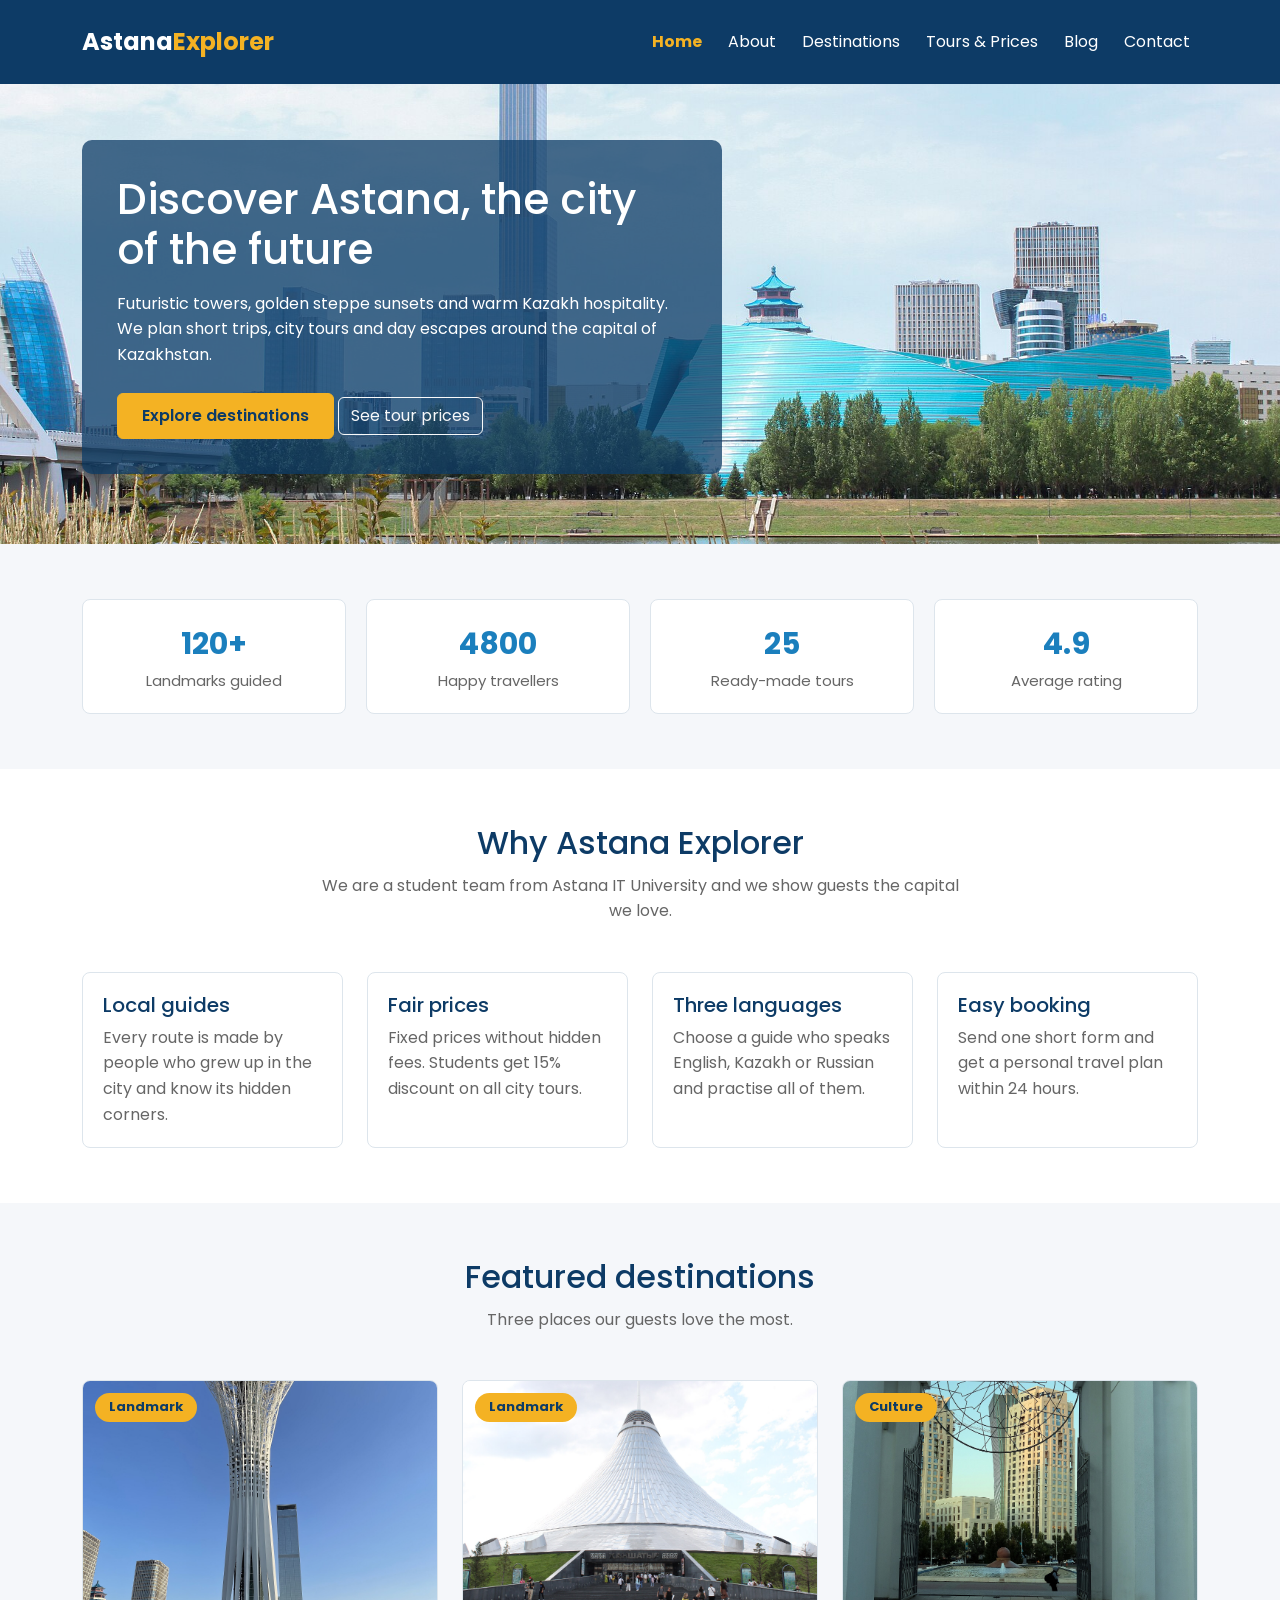
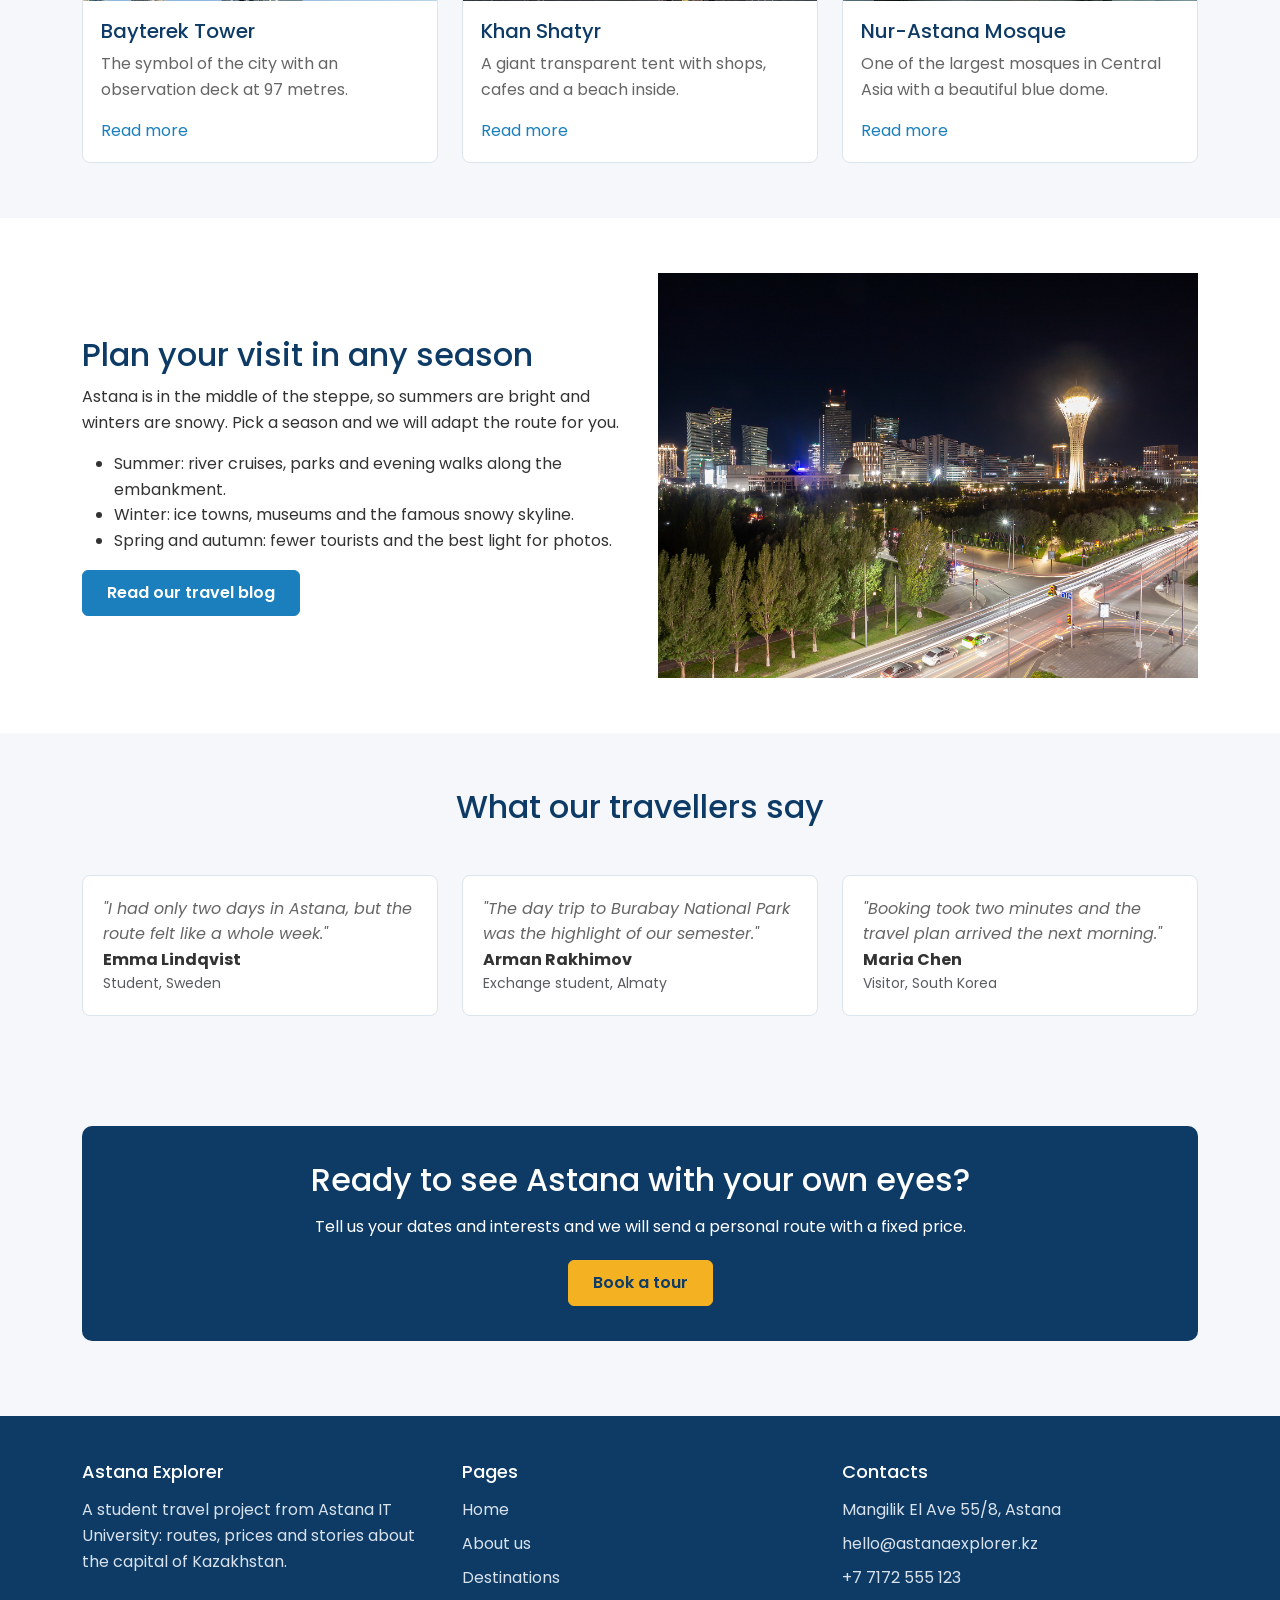
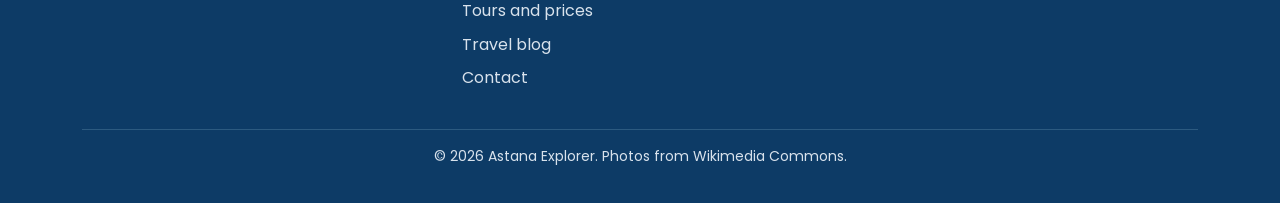
==== commit f93a09c8: "Simplify the project to the assignment scope Remove everything that is not part of the course requir" ====
--- a/index.html
+++ b/index.html
@@ -3,430 +3,268 @@
 <head>
   <meta charset="UTF-8">
   <meta name="viewport" content="width=device-width, initial-scale=1">
-  <script>document.documentElement.classList.add("js");</script>
-  <meta name="description" content="Astana Explorer is a travel guide to Astana, Kazakhstan - landmarks, day trips, tour prices and practical tips from local guides.">
-  <title>Astana Explorer | Travel Guide to Kazakhstan's Capital</title>
-  <link rel="icon" href="images/favicon.svg" type="image/svg+xml">
+  <meta name="description" content="Astana Explorer - a travel guide to Astana, Kazakhstan.">
+  <title>Astana Explorer | Travel Guide to Astana</title>
   <link rel="preconnect" href="https://fonts.googleapis.com">
-  <link rel="preconnect" href="https://fonts.gstatic.com" crossorigin>
-  <link href="https://fonts.googleapis.com/css2?family=Manrope:wght@400;500;600;700;800&family=Playfair+Display:wght@600;700&display=swap" rel="stylesheet">
+  <link href="https://fonts.googleapis.com/css2?family=Poppins:wght@400;600;700&display=swap" rel="stylesheet">
   <link href="https://cdn.jsdelivr.net/npm/bootstrap@5.3.3/dist/css/bootstrap.min.css" rel="stylesheet">
-  <link href="https://cdn.jsdelivr.net/npm/bootstrap-icons@1.11.3/font/bootstrap-icons.min.css" rel="stylesheet">
   <link href="css/style.css" rel="stylesheet">
 </head>
 <body>
 
-  <!-- ===== Header / navigation ===== -->
-  <header class="site-header" id="siteHeader">
-    <nav class="navbar navbar-expand-lg navbar-dark py-3" aria-label="Main navigation">
-      <div class="container">
-        <a class="navbar-brand" href="index.html">
-          <span class="brand-mark"><i class="bi bi-brightness-high-fill" aria-hidden="true"></i></span>
-          <span class="brand-text">Astana<span class="brand-accent">Explorer</span></span>
-        </a>
-        <button class="navbar-toggler" type="button" data-bs-toggle="collapse" data-bs-target="#mainNav"
-                aria-controls="mainNav" aria-expanded="false" aria-label="Toggle navigation">
+  <!-- Header and navigation menu -->
+  <header class="site-header">
+    <nav class="navbar navbar-expand-lg navbar-dark">
+      <div class="container">
+        <a class="navbar-brand" href="index.html">Astana<span>Explorer</span></a>
+        <button class="navbar-toggler" type="button" data-bs-toggle="collapse" data-bs-target="#menu" aria-label="Toggle navigation">
           <span class="navbar-toggler-icon"></span>
         </button>
-        <div class="collapse navbar-collapse" id="mainNav">
-          <ul class="navbar-nav ms-auto mb-2 mb-lg-0 align-items-lg-center">
-            <li class="nav-item"><a class="nav-link active" aria-current="page" href="index.html">Home</a></li>
+        <div class="collapse navbar-collapse" id="menu">
+          <ul class="navbar-nav ms-auto">
+            <li class="nav-item"><a class="nav-link active" href="index.html">Home</a></li>
             <li class="nav-item"><a class="nav-link" href="about.html">About</a></li>
             <li class="nav-item"><a class="nav-link" href="destinations.html">Destinations</a></li>
             <li class="nav-item"><a class="nav-link" href="tours.html">Tours &amp; Prices</a></li>
-            <li class="nav-item"><a class="nav-link" href="blog.html">Travel Blog</a></li>
+            <li class="nav-item"><a class="nav-link" href="blog.html">Blog</a></li>
             <li class="nav-item"><a class="nav-link" href="contact.html">Contact</a></li>
-            <li class="nav-item ms-lg-3 mt-2 mt-lg-0">
-              <a class="btn btn-brand btn-sm px-3" href="contact.html#bookingForm">Book a Tour</a>
-            </li>
           </ul>
         </div>
       </div>
     </nav>
   </header>
 
-  <main id="main">
-
-    <!-- ===== Hero ===== -->
+  <main>
+
+    <!-- Hero section -->
     <section class="hero">
-      <div class="hero-media">
-        <img src="images/hero-astana.jpg" alt="Panoramic view of the Astana skyline above the Ishim river">
-      </div>
-      <div class="hero-overlay" aria-hidden="true"></div>
-
-      <div class="container position-relative">
-        <div class="hero-content">
-          <span class="eyebrow">Kazakhstan &middot; Central Asia</span>
-          <h1 class="hero-title">Discover Astana, the city of the future</h1>
-          <p class="hero-lead">
+      <div class="container">
+        <div class="hero-text">
+          <h1>Discover Astana, the city of the future</h1>
+          <p>
             Futuristic towers, golden steppe sunsets and warm Kazakh hospitality. We plan short trips,
-            city tours and day escapes around the capital so you can enjoy every moment of your stay.
+            city tours and day escapes around the capital of Kazakhstan.
           </p>
-          <div class="hero-actions">
-            <a class="btn btn-brand btn-lg" href="destinations.html">
-              <i class="bi bi-map me-2" aria-hidden="true"></i>Explore destinations
-            </a>
-            <a class="btn btn-outline-light-2 btn-lg" href="tours.html">
-              <i class="bi bi-tags me-2" aria-hidden="true"></i>See tour prices
-            </a>
-          </div>
-        </div>
-
-        <aside class="hero-info-card" aria-label="Quick travel facts">
-          <h2>Quick travel facts</h2>
-          <ul class="hero-info-list">
-            <li><span class="label">Currency</span> <span class="value">Tenge (&#8376;)</span></li>
-            <li><span class="label">Language</span> <span class="value">Kazakh / Russian</span></li>
-            <li><span class="label">Best months</span> <span class="value">May &ndash; September</span></li>
-            <li><span class="label">Time zone</span> <span class="value">UTC +5</span></li>
-          </ul>
-        </aside>
-      </div>
-
-      <a class="hero-scroll" href="#highlights" aria-label="Scroll to highlights"><span></span></a>
-    </section>
-
-    <!-- ===== Stats ===== -->
-    <section class="section pt-0" id="highlights">
-      <div class="container stats-strip">
-        <div class="stats-grid fade-up">
-          <div class="stat-item">
-            <span class="stat-value">120+</span>
-            <span class="stat-label">Landmarks guided</span>
-          </div>
-          <div class="stat-item">
-            <span class="stat-value">4 800</span>
-            <span class="stat-label">Happy travellers</span>
-          </div>
-          <div class="stat-item">
-            <span class="stat-value">25</span>
-            <span class="stat-label">Ready-made tours</span>
-          </div>
-          <div class="stat-item">
-            <span class="stat-value">4.9</span>
-            <span class="stat-label">Average rating</span>
-          </div>
-        </div>
-      </div>
-
-      <!-- ===== Why us ===== -->
-      <div class="container mt-5 pt-4">
-        <div class="section-head text-center mb-5">
-          <span class="eyebrow">Why Astana Explorer</span>
-          <h2 class="section-title">Small details that make a big trip</h2>
-          <p class="section-sub mx-auto">
-            We are a student team from Astana IT University who turned a course project into a real travel
-            service for guests of our city.
+          <a class="btn btn-gold" href="destinations.html">Explore destinations</a>
+          <a class="btn btn-outline-light" href="tours.html">See tour prices</a>
+        </div>
+      </div>
+    </section>
+
+    <!-- Numbers about the project -->
+    <section class="section">
+      <div class="container">
+        <div class="stats">
+          <div class="stat-box">
+            <strong>120+</strong>
+            <span>Landmarks guided</span>
+          </div>
+          <div class="stat-box">
+            <strong>4800</strong>
+            <span>Happy travellers</span>
+          </div>
+          <div class="stat-box">
+            <strong>25</strong>
+            <span>Ready-made tours</span>
+          </div>
+          <div class="stat-box">
+            <strong>4.9</strong>
+            <span>Average rating</span>
+          </div>
+        </div>
+      </div>
+    </section>
+
+    <!-- Why our travellers choose us -->
+    <section class="section section-white">
+      <div class="container">
+        <div class="text-center mb-5">
+          <h2 class="section-title">Why Astana Explorer</h2>
+          <p class="section-text">
+            We are a student team from Astana IT University and we show guests the capital we love.
           </p>
         </div>
 
         <div class="row g-4">
-          <div class="col-md-6 col-xl-3">
-            <article class="feature-card fade-up">
-              <div class="feature-icon"><i class="bi bi-geo-alt" aria-hidden="true"></i></div>
-              <div>
-                <h3>Local guides</h3>
-                <p>Every route is designed by people who grew up in Astana and know its hidden corners.</p>
-              </div>
-            </article>
-          </div>
-          <div class="col-md-6 col-xl-3">
-            <article class="feature-card fade-up">
-              <div class="feature-icon"><i class="bi bi-cash-coin" aria-hidden="true"></i></div>
-              <div>
-                <h3>Fair prices</h3>
-                <p>Fixed prices with no hidden fees. Student groups get a 15% discount on all city tours.</p>
-              </div>
-            </article>
-          </div>
-          <div class="col-md-6 col-xl-3">
-            <article class="feature-card fade-up">
-              <div class="feature-icon"><i class="bi bi-translate" aria-hidden="true"></i></div>
-              <div>
-                <h3>Three languages</h3>
-                <p>Choose a guide who speaks English, Kazakh or Russian &mdash; or practise all of them.</p>
-              </div>
-            </article>
-          </div>
-          <div class="col-md-6 col-xl-3">
-            <article class="feature-card fade-up">
-              <div class="feature-icon"><i class="bi bi-calendar2-check" aria-hidden="true"></i></div>
-              <div>
-                <h3>Easy booking</h3>
-                <p>Send one short form and get a personal travel plan within 24 hours.</p>
-              </div>
-            </article>
-          </div>
-        </div>
-      </div>
-    </section>
-
-    <!-- ===== Featured destinations ===== -->
-    <section class="section section-alt">
-      <div class="container">
-        <div class="row align-items-end mb-5">
-          <div class="col-lg-8">
-            <span class="eyebrow">Top places</span>
-            <h2 class="section-title">Featured destinations in the capital</h2>
-            <p class="section-sub">
-              From the observation deck of Bayterek to the pavilions of Expo 2017 &mdash; these are the places
-              our guests love the most.
-            </p>
-          </div>
-          <div class="col-lg-4 text-lg-end mt-3 mt-lg-0">
-            <a class="btn btn-outline-brand" href="destinations.html">View full gallery</a>
-          </div>
+          <div class="col-md-6 col-lg-3">
+            <div class="info-box">
+              <h3>Local guides</h3>
+              <p>Every route is made by people who grew up in the city and know its hidden corners.</p>
+            </div>
+          </div>
+          <div class="col-md-6 col-lg-3">
+            <div class="info-box">
+              <h3>Fair prices</h3>
+              <p>Fixed prices without hidden fees. Students get 15% discount on all city tours.</p>
+            </div>
+          </div>
+          <div class="col-md-6 col-lg-3">
+            <div class="info-box">
+              <h3>Three languages</h3>
+              <p>Choose a guide who speaks English, Kazakh or Russian and practise all of them.</p>
+            </div>
+          </div>
+          <div class="col-md-6 col-lg-3">
+            <div class="info-box">
+              <h3>Easy booking</h3>
+              <p>Send one short form and get a personal travel plan within 24 hours.</p>
+            </div>
+          </div>
+        </div>
+      </div>
+    </section>
+
+    <!-- Three popular destinations -->
+    <section class="section">
+      <div class="container">
+        <div class="text-center mb-5">
+          <h2 class="section-title">Featured destinations</h2>
+          <p class="section-text">Three places our guests love the most.</p>
         </div>
 
         <div class="row g-4">
           <div class="col-md-6 col-lg-4">
-            <a class="dest-card fade-up" href="destinations.html#bayterek">
-              <div class="dest-media">
-                <img src="images/bayterek.jpg" alt="Bayterek monument rising above the city at sunset">
+            <div class="photo-card">
+              <span class="card-badge">Landmark</span>
+              <img src="images/bayterek.jpg" alt="Bayterek tower in Astana">
+              <div class="card-text">
+                <h3>Bayterek Tower</h3>
+                <p>The symbol of the city with an observation deck at 97 metres.</p>
+                <a href="destinations.html">Read more</a>
               </div>
-              <span class="dest-badge">Landmark</span>
-              <div class="dest-body">
-                <h3>Bayterek Tower</h3>
-                <p>The symbol of the city: an observation deck at 97 metres with a full panorama of the capital.</p>
-                <span class="btn-link-more">Read more <i class="bi bi-arrow-right" aria-hidden="true"></i></span>
+            </div>
+          </div>
+          <div class="col-md-6 col-lg-4">
+            <div class="photo-card">
+              <span class="card-badge">Landmark</span>
+              <img src="images/khan-shatyr.jpg" alt="Khan Shatyr shopping mall in Astana">
+              <div class="card-text">
+                <h3>Khan Shatyr</h3>
+                <p>A giant transparent tent with shops, cafes and a beach inside.</p>
+                <a href="destinations.html">Read more</a>
               </div>
-            </a>
+            </div>
           </div>
           <div class="col-md-6 col-lg-4">
-            <a class="dest-card fade-up" href="destinations.html#khan-shatyr">
-              <div class="dest-media">
-                <img src="images/khan-shatyr.jpg" alt="The giant transparent tent of the Khan Shatyr shopping mall">
+            <div class="photo-card">
+              <span class="card-badge">Culture</span>
+              <img src="images/nur-astana-mosque.jpg" alt="Nur-Astana mosque with a blue dome">
+              <div class="card-text">
+                <h3>Nur-Astana Mosque</h3>
+                <p>One of the largest mosques in Central Asia with a beautiful blue dome.</p>
+                <a href="destinations.html">Read more</a>
               </div>
-              <span class="dest-badge">Landmark</span>
-              <div class="dest-body">
-                <h3>Khan Shatyr</h3>
-                <p>A transparent tent designed by Norman Foster with a beach, food court and city views inside.</p>
-                <span class="btn-link-more">Read more <i class="bi bi-arrow-right" aria-hidden="true"></i></span>
-              </div>
-            </a>
-          </div>
-          <div class="col-md-6 col-lg-4">
-            <a class="dest-card fade-up" href="destinations.html#nur-astana-mosque">
-              <div class="dest-media">
-                <img src="images/nur-astana-mosque.jpg" alt="Blue and gold domes of the Nur-Astana mosque">
-              </div>
-              <span class="dest-badge">Culture</span>
-              <div class="dest-body">
-                <h3>Nur-Astana Mosque</h3>
-                <p>One of the largest mosques in Central Asia, known for its blue dome and quiet courtyards.</p>
-                <span class="btn-link-more">Read more <i class="bi bi-arrow-right" aria-hidden="true"></i></span>
-              </div>
-            </a>
-          </div>
-        </div>
-      </div>
-    </section>
-
-    <!-- ===== Plan your visit ===== -->
-    <section class="section">
-      <div class="container">
-        <div class="split">
+            </div>
+          </div>
+        </div>
+      </div>
+    </section>
+
+    <!-- Two columns: text and photo -->
+    <section class="section section-white">
+      <div class="container">
+        <div class="two-columns">
           <div>
-            <span class="eyebrow">Plan your visit</span>
-            <h2 class="section-title">A capital that is easy to love in any season</h2>
-            <p class="lead-text">
-              Astana sits in the middle of the steppe, which means bright summers, snowy winters and very
-              clear blue skies all year round. Pick a season and we will adapt the route for you.
+            <h2 class="section-title">Plan your visit in any season</h2>
+            <p>
+              Astana is in the middle of the steppe, so summers are bright and winters are snowy.
+              Pick a season and we will adapt the route for you.
             </p>
-            <ul class="check-list">
-              <li><i class="bi bi-check-circle-fill" aria-hidden="true"></i>
-                <span>Summer (June &ndash; August): river cruises, parks and evening walks along the embankment.</span></li>
-              <li><i class="bi bi-check-circle-fill" aria-hidden="true"></i>
-                <span>Winter (December &ndash; February): ice towns, museums and the famous snowy skyline.</span></li>
-              <li><i class="bi bi-check-circle-fill" aria-hidden="true"></i>
-                <span>Shoulder months: fewer tourists, lower prices and the best light for photos.</span></li>
+            <ul>
+              <li>Summer: river cruises, parks and evening walks along the embankment.</li>
+              <li>Winter: ice towns, museums and the famous snowy skyline.</li>
+              <li>Spring and autumn: fewer tourists and the best light for photos.</li>
             </ul>
-            <a class="btn btn-brand" href="blog.html">Read our travel blog</a>
-          </div>
-          <div class="frame-img">
-            <img src="images/astana-night.jpg" alt="Astana business centre illuminated at night">
-          </div>
-        </div>
-      </div>
-    </section>
-
-    <!-- ===== Testimonials carousel ===== -->
-    <section class="section section-alt">
-      <div class="container">
-        <div class="section-head text-center mb-5">
-          <span class="eyebrow">Testimonials</span>
+            <a class="btn btn-blue" href="blog.html">Read our travel blog</a>
+          </div>
+          <div>
+            <img src="images/astana-night.jpg" alt="Astana business centre at night">
+          </div>
+        </div>
+      </div>
+    </section>
+
+    <!-- Reviews -->
+    <section class="section">
+      <div class="container">
+        <div class="text-center mb-5">
           <h2 class="section-title">What our travellers say</h2>
         </div>
 
-        <div id="reviewCarousel" class="carousel slide" data-bs-ride="carousel">
-          <div class="carousel-inner pb-5">
-
-            <div class="carousel-item active">
-              <figure class="quote-card">
-                <span class="quote-mark" aria-hidden="true">&ldquo;</span>
-                <blockquote class="quote-text">
-                  I had only two days in Astana, but the route our guide planned felt like a whole week.
-                  The sunset at the Bayterek observation deck was unforgettable.
-                </blockquote>
-                <figcaption class="quote-person">
-                  <span class="team-avatar" aria-hidden="true">EL</span>
-                  <span>
-                    <span class="person-name">Emma Lindqvist</span>
-                    <span class="person-detail">Student &middot; Sweden</span>
-                  </span>
-                </figcaption>
-              </figure>
-            </div>
-
-            <div class="carousel-item">
-              <figure class="quote-card">
-                <span class="quote-mark" aria-hidden="true">&ldquo;</span>
-                <blockquote class="quote-text">
-                  The day trip to Burabay National Park was the highlight of our exchange semester.
-                  Everything was organised, from transport to lunch in a lakeside cafe.
-                </blockquote>
-                <figcaption class="quote-person">
-                  <span class="team-avatar" aria-hidden="true">AR</span>
-                  <span>
-                    <span class="person-name">Arman Rakhimov</span>
-                    <span class="person-detail">Exchange student &middot; Almaty</span>
-                  </span>
-                </figcaption>
-              </figure>
-            </div>
-
-            <div class="carousel-item">
-              <figure class="quote-card">
-                <span class="quote-mark" aria-hidden="true">&ldquo;</span>
-                <blockquote class="quote-text">
-                  Booking through the website took two minutes, and the travel plan arrived the next morning.
-                  Clear prices, friendly guides, zero stress.
-                </blockquote>
-                <figcaption class="quote-person">
-                  <span class="team-avatar" aria-hidden="true">MC</span>
-                  <span>
-                    <span class="person-name">Maria Chen</span>
-                    <span class="person-detail">Visitor &middot; South Korea</span>
-                  </span>
-                </figcaption>
-              </figure>
-            </div>
-
-          </div>
-
-          <button class="carousel-control-prev" type="button" data-bs-target="#reviewCarousel" data-bs-slide="prev">
-            <span class="carousel-control-prev-icon" aria-hidden="true"></span>
-            <span class="visually-hidden">Previous</span>
-          </button>
-          <button class="carousel-control-next" type="button" data-bs-target="#reviewCarousel" data-bs-slide="next">
-            <span class="carousel-control-next-icon" aria-hidden="true"></span>
-            <span class="visually-hidden">Next</span>
-          </button>
-          <div class="carousel-indicators bottom-0">
-            <button type="button" data-bs-target="#reviewCarousel" data-bs-slide-to="0" class="active" aria-current="true" aria-label="Review 1"></button>
-            <button type="button" data-bs-target="#reviewCarousel" data-bs-slide-to="1" aria-label="Review 2"></button>
-            <button type="button" data-bs-target="#reviewCarousel" data-bs-slide-to="2" aria-label="Review 3"></button>
-          </div>
-        </div>
-      </div>
-    </section>
-
-    <!-- ===== CTA ===== -->
-    <section class="section pb-0">
-      <div class="container">
-        <div class="cta-band fade-up">
-          <div class="cta-inner row align-items-center g-4">
-            <div class="col-lg-8">
-              <h2>Ready to see Astana with your own eyes?</h2>
-              <p class="mb-0">
-                Tell us your dates and interests &mdash; we will send a personal route and a fixed price
-                within one working day.
-              </p>
-            </div>
-            <div class="col-lg-4">
-              <div class="cta-actions d-flex flex-wrap gap-3 justify-content-lg-end">
-                <a class="btn btn-brand" href="contact.html#bookingForm">Book a tour</a>
-                <a class="btn btn-outline-light-2" href="tours.html">Compare prices</a>
-              </div>
-            </div>
-          </div>
+        <div class="row g-4">
+          <div class="col-md-4">
+            <div class="info-box">
+              <p><em>"I had only two days in Astana, but the route felt like a whole week."</em></p>
+              <strong>Emma Lindqvist</strong>
+              <p class="small text-muted mb-0">Student, Sweden</p>
+            </div>
+          </div>
+          <div class="col-md-4">
+            <div class="info-box">
+              <p><em>"The day trip to Burabay National Park was the highlight of our semester."</em></p>
+              <strong>Arman Rakhimov</strong>
+              <p class="small text-muted mb-0">Exchange student, Almaty</p>
+            </div>
+          </div>
+          <div class="col-md-4">
+            <div class="info-box">
+              <p><em>"Booking took two minutes and the travel plan arrived the next morning."</em></p>
+              <strong>Maria Chen</strong>
+              <p class="small text-muted mb-0">Visitor, South Korea</p>
+            </div>
+          </div>
+        </div>
+      </div>
+    </section>
+
+    <!-- Call to action -->
+    <section class="section">
+      <div class="container">
+        <div class="cta-box">
+          <h2>Ready to see Astana with your own eyes?</h2>
+          <p>Tell us your dates and interests and we will send a personal route with a fixed price.</p>
+          <a class="btn btn-gold" href="contact.html">Book a tour</a>
         </div>
       </div>
     </section>
 
   </main>
 
-  <!-- ===== Footer ===== -->
+  <!-- Footer -->
   <footer class="site-footer">
     <div class="container">
-      <div class="row gy-4">
-        <div class="col-lg-4">
-          <div class="footer-brand">
-            <span class="brand-mark"><i class="bi bi-brightness-high-fill" aria-hidden="true"></i></span>
-            <span class="brand-text">Astana<span class="brand-accent">Explorer</span></span>
-          </div>
+      <div class="row">
+        <div class="col-md-4 footer-column">
+          <h4>Astana Explorer</h4>
           <p>
             A student travel project from Astana IT University: routes, prices and stories about the
-            youngest capital in Central Asia.
+            capital of Kazakhstan.
           </p>
-          <div class="social-links mt-3">
-            <a href="https://www.instagram.com" target="_blank" rel="noopener" aria-label="Instagram"><i class="bi bi-instagram" aria-hidden="true"></i></a>
-            <a href="https://www.youtube.com" target="_blank" rel="noopener" aria-label="YouTube"><i class="bi bi-youtube" aria-hidden="true"></i></a>
-            <a href="https://t.me" target="_blank" rel="noopener" aria-label="Telegram"><i class="bi bi-telegram" aria-hidden="true"></i></a>
-            <a href="https://github.com" target="_blank" rel="noopener" aria-label="GitHub"><i class="bi bi-github" aria-hidden="true"></i></a>
-          </div>
-        </div>
-
-        <div class="col-6 col-lg-2">
-          <h2 class="footer-title">Explore</h2>
-          <ul class="footer-links">
+        </div>
+        <div class="col-md-4 footer-column">
+          <h4>Pages</h4>
+          <ul class="footer-list">
             <li><a href="index.html">Home</a></li>
             <li><a href="about.html">About us</a></li>
             <li><a href="destinations.html">Destinations</a></li>
-            <li><a href="tours.html">Tours &amp; prices</a></li>
-          </ul>
-        </div>
-
-        <div class="col-6 col-lg-2">
-          <h2 class="footer-title">Support</h2>
-          <ul class="footer-links">
+            <li><a href="tours.html">Tours and prices</a></li>
             <li><a href="blog.html">Travel blog</a></li>
             <li><a href="contact.html">Contact</a></li>
-            <li><a href="contact.html#bookingForm">Booking form</a></li>
-            <li><a href="about.html#team">Our team</a></li>
           </ul>
         </div>
-
-        <div class="col-lg-4">
-          <h2 class="footer-title">Get travel ideas</h2>
-          <form class="newsletter-form" id="newsletterForm" novalidate>
-            <label class="visually-hidden" for="newsletterEmail">Email address</label>
-            <input class="form-control" id="newsletterEmail" name="newsletterEmail" type="email"
-                   placeholder="your@email.com" required>
-            <button class="btn btn-brand" type="submit">Subscribe</button>
-          </form>
-          <p class="newsletter-note" id="newsletterNote">One short email per month, no spam.</p>
-          <ul class="footer-contact mt-3">
-            <li><i class="bi bi-geo-alt" aria-hidden="true"></i>
-              <span>Mangilik El Ave 55/8, Astana, Kazakhstan</span></li>
-            <li><i class="bi bi-envelope" aria-hidden="true"></i>
-              <a href="mailto:hello@astanaexplorer.kz">hello@astanaexplorer.kz</a></li>
+        <div class="col-md-4 footer-column">
+          <h4>Contacts</h4>
+          <ul class="footer-list">
+            <li>Mangilik El Ave 55/8, Astana</li>
+            <li><a href="mailto:hello@astanaexplorer.kz">hello@astanaexplorer.kz</a></li>
+            <li><a href="tel:+77172555123">+7&nbsp;7172&nbsp;555&nbsp;123</a></li>
           </ul>
         </div>
       </div>
-
-      <div class="footer-bottom">
-        <p>&copy; <span id="currentYear">2026</span> Astana Explorer. Built with Bootstrap 5 for a Web Technologies midterm project.</p>
-        <p>Photos: <a href="https://commons.wikimedia.org" target="_blank" rel="noopener">Wikimedia Commons</a> contributors (CC).</p>
-      </div>
+      <p class="copyright">&copy; 2026 Astana Explorer. Photos from Wikimedia Commons.</p>
     </div>
   </footer>
 
-  <button class="back-to-top" id="backToTop" type="button" aria-label="Back to top">
-    <i class="bi bi-arrow-up" aria-hidden="true"></i>
-  </button>
-
   <script src="https://cdn.jsdelivr.net/npm/bootstrap@5.3.3/dist/js/bootstrap.bundle.min.js"></script>
-  <script src="js/main.js"></script>
 </body>
 </html>
--- a/css/style.css
+++ b/css/style.css
@@ -1,1862 +1,515 @@
-/* ==========================================================================
-   Astana Explorer - custom stylesheet
-   Midterm project, Web Technologies 1
-   --------------------------------------------------------------------------
-   01. Variables          07. Cards & features     13. Forms
-   02. Base               08. Gallery grid         14. Page banner
-   03. Typography         09. Tables               15. Footer
-   04. Buttons            10. Accordion & about    16. Back to top
-   05. Header / navbar    11. Blog & sidebar       17. Animations
-   06. Hero               12. Testimonials         18. Media queries
-   ========================================================================== */
-
-/* 01. Variables
-   ========================================================================== */
-:root {
-  --clr-sky: #1b9ad6;
-  --clr-sky-dark: #0b6e9e;
-  --clr-navy: #07263b;
-  --clr-navy-soft: #0e3a56;
-  --clr-gold: #f4b223;
-  --clr-gold-dark: #d99414;
-  --clr-bg: #f6fafc;
-  --clr-surface: #ffffff;
-  --clr-text: #22364a;
-  --clr-muted: #61798e;
-  --clr-line: #dbe7ef;
-  --clr-danger: #d64550;
-  --font-display: "Playfair Display", Georgia, "Times New Roman", serif;
-  --font-body: "Manrope", "Segoe UI", Tahoma, sans-serif;
-  --radius-sm: 0.5rem;
-  --radius: 1rem;
-  --radius-lg: 1.5rem;
-  --shadow-sm: 0 4px 14px rgba(7, 38, 59, 0.06);
-  --shadow: 0 12px 30px rgba(7, 38, 59, 0.1);
-  --shadow-lg: 0 24px 60px rgba(7, 38, 59, 0.16);
-  --header-h: 76px;
-  --transition: 0.3s ease;
-}
-
-/* 02. Base
-   ========================================================================== */
-html {
-  scroll-behavior: smooth;
-  scroll-padding-top: calc(var(--header-h) + 0.5rem);
-}
+/* ============================================================
+   Astana Explorer - style.css
+   Web Technologies 1 - Midterm project
+   Sections: 1) General  2) Header  3) Hero  4) Sections
+             5) Cards  6) Gallery  7) Table  8) Form
+             9) Footer  10) Media queries
+   ============================================================ */
+
+
+/* ---------- 1) General ---------- */
 
 body {
-  font-family: var(--font-body);
-  font-size: 1rem;
-  line-height: 1.75;
-  color: var(--clr-text);
-  background-color: var(--clr-bg);
-  overflow-x: hidden;
-}
-
-img {
-  max-width: 100%;
-  height: auto;
-}
-
-a {
-  color: var(--clr-sky-dark);
-  text-decoration: none;
-  transition: color var(--transition);
-}
-
-a:hover {
-  color: var(--clr-gold-dark);
-}
-
-:focus-visible {
-  outline: 3px solid var(--clr-gold);
-  outline-offset: 2px;
-}
-
-::selection {
-  background: var(--clr-gold);
-  color: var(--clr-navy);
-}
-
-.section {
-  padding: 5rem 0;
-}
-
-.section-alt {
-  background: linear-gradient(180deg, #ffffff 0%, #eef6fb 100%);
-}
-
-.section-dark {
-  background: var(--clr-navy);
-  color: rgba(255, 255, 255, 0.78);
-}
-
-.section-dark .section-title,
-.section-dark h3 {
-  color: #ffffff;
-}
-
-/* 03. Typography
-   ========================================================================== */
+  font-family: "Poppins", Arial, sans-serif;
+  color: #333333;
+  background-color: #f5f7fa;
+  line-height: 1.6;
+  padding-top: 70px; /* space for the fixed header */
+}
+
 h1,
 h2,
 h3,
-h4,
-h5,
-h6,
-.display-font {
-  font-family: var(--font-display);
-  color: var(--clr-navy);
+h4 {
+  color: #0d3b66;
+}
+
+a {
+  color: #1b7fbd;
+  text-decoration: none;
+}
+
+a:hover {
+  color: #d99414;
+  text-decoration: underline;
+}
+
+img {
+  max-width: 100%;
+}
+
+.section {
+  padding: 55px 0;
+}
+
+.section-white {
+  background-color: #ffffff;
+}
+
+.section-title {
+  margin-bottom: 10px;
+}
+
+.section-text {
+  color: #666666;
+  max-width: 650px;
+}
+
+.text-center .section-text {
+  margin-left: auto;
+  margin-right: auto;
+}
+
+.btn-gold {
+  background-color: #f4b223;
+  border: 1px solid #f4b223;
+  color: #0d3b66;
+  font-weight: 600;
+  padding: 10px 24px;
+}
+
+.btn-gold:hover {
+  background-color: #d99414;
+  border-color: #d99414;
+  color: #0d3b66;
+}
+
+.btn-blue {
+  background-color: #1b7fbd;
+  border: 1px solid #1b7fbd;
+  color: #ffffff;
+  font-weight: 600;
+  padding: 10px 24px;
+}
+
+.btn-blue:hover {
+  background-color: #0d3b66;
+  border-color: #0d3b66;
+  color: #ffffff;
+}
+
+
+/* ---------- 2) Header ---------- */
+
+.site-header {
+  position: fixed; /* positioning technique 1: fixed menu */
+  top: 0;
+  left: 0;
+  right: 0;
+  background-color: #0d3b66;
+  z-index: 1000;
+  padding: 10px 0;
+}
+
+.site-header .navbar-brand {
+  color: #ffffff;
+  font-size: 24px;
   font-weight: 700;
-  line-height: 1.2;
-}
-
-.section-title {
-  font-size: clamp(1.75rem, 3vw, 2.5rem);
-  margin-bottom: 0.75rem;
-}
-
-.section-sub {
-  color: var(--clr-muted);
+}
+
+.site-header .navbar-brand span {
+  color: #f4b223;
+}
+
+.site-header .nav-link {
+  color: #ffffff;
+  margin-left: 10px;
+}
+
+.site-header .nav-link:hover {
+  color: #f4b223;
+}
+
+.site-header .nav-link.active {
+  color: #f4b223;
+  font-weight: bold;
+}
+
+
+/* ---------- 3) Hero ---------- */
+
+.hero {
+  background-image: url("../images/hero-astana.jpg");
+  background-size: cover;
+  background-position: center;
+  padding: 70px 0;
+}
+
+.hero-text {
+  background-color: rgba(13, 59, 102, 0.75);
+  color: #ffffff;
+  padding: 35px;
+  border-radius: 10px;
   max-width: 640px;
 }
 
-.eyebrow {
+.hero-text h1 {
+  color: #ffffff;
+  font-size: 42px;
+  margin-bottom: 15px;
+}
+
+.hero-text p {
+  margin-bottom: 25px;
+}
+
+.page-header {
+  background-color: #0d3b66;
+  color: #ffffff;
+  text-align: center;
+  padding: 55px 0;
+}
+
+.page-header h1 {
+  color: #ffffff;
+}
+
+.page-header p {
+  max-width: 650px;
+  margin: 0 auto;
+}
+
+
+/* ---------- 4) Sections and blocks ---------- */
+
+.two-columns {
+  display: flex; /* flexbox layout */
+  gap: 35px;
+  align-items: center;
+}
+
+.two-columns > div {
+  flex: 1;
+}
+
+.stats {
+  display: flex;
+  gap: 20px;
+  text-align: center;
+}
+
+.stat-box {
+  flex: 1;
+  background-color: #ffffff;
+  border: 1px solid #dde5ec;
+  border-radius: 8px;
+  padding: 20px;
+}
+
+.stat-box strong {
+  display: block;
+  font-size: 30px;
+  color: #1b7fbd;
+}
+
+.stat-box span {
+  color: #666666;
+  font-size: 15px;
+}
+
+.cta-box {
+  background-color: #0d3b66;
+  color: #ffffff;
+  border-radius: 10px;
+  padding: 35px;
+  text-align: center;
+}
+
+.cta-box h2 {
+  color: #ffffff;
+  margin-bottom: 15px;
+}
+
+.cta-box p {
+  margin-bottom: 20px;
+}
+
+
+/* ---------- 5) Cards ---------- */
+
+.info-box {
+  background-color: #ffffff;
+  border: 1px solid #dde5ec;
+  border-radius: 8px;
+  padding: 20px;
+  height: 100%;
+}
+
+.info-box h3 {
+  font-size: 20px;
+}
+
+.info-box p {
+  margin-bottom: 0;
+  color: #666666;
+}
+
+.photo-card {
+  position: relative; /* parent for the badge */
+  background-color: #ffffff;
+  border: 1px solid #dde5ec;
+  border-radius: 8px;
+  overflow: hidden;
+  height: 100%;
+}
+
+.photo-card img {
+  width: 100%;
+  height: 220px;
+  object-fit: cover;
+}
+
+.photo-card .card-text {
+  padding: 18px;
+}
+
+.photo-card h3 {
+  font-size: 20px;
+}
+
+.photo-card p {
+  color: #666666;
+}
+
+.card-badge {
+  position: absolute; /* positioning technique 2: absolute badge */
+  top: 12px;
+  left: 12px;
+  background-color: #f4b223;
+  color: #0d3b66;
+  font-size: 13px;
+  font-weight: 700;
+  padding: 4px 14px;
+  border-radius: 20px;
+}
+
+.team-card {
+  background-color: #ffffff;
+  border: 1px solid #dde5ec;
+  border-radius: 8px;
+  padding: 20px;
+  text-align: center;
+  height: 100%;
+}
+
+.avatar {
   display: inline-block;
-  font-size: 0.78rem;
-  font-weight: 800;
-  letter-spacing: 0.2em;
-  text-transform: uppercase;
-  color: var(--clr-gold-dark);
-  margin-bottom: 0.65rem;
-}
-
-.lead-text {
-  font-size: 1.1rem;
-  color: var(--clr-muted);
-}
-
-.text-accent {
-  color: var(--clr-gold-dark);
+  width: 70px;
+  height: 70px;
+  line-height: 70px;
+  border-radius: 50%;
+  background-color: #1b7fbd;
+  color: #ffffff;
+  font-size: 22px;
   font-weight: 700;
-}
-
-.highlight {
-  background: linear-gradient(transparent 62%, rgba(244, 178, 35, 0.45) 62%);
+  margin-bottom: 12px;
+}
+
+.team-role {
+  color: #d99414;
+  font-size: 14px;
   font-weight: 600;
 }
 
-.small-muted {
-  font-size: 0.88rem;
-  color: var(--clr-muted);
-}
-
-/* 04. Buttons
-   ========================================================================== */
-.btn {
-  font-weight: 700;
-  letter-spacing: 0.02em;
-  border-radius: 999px;
-  padding: 0.7rem 1.6rem;
-  transition: all var(--transition);
-}
-
-.btn-brand {
-  background: var(--clr-gold);
-  border: 2px solid var(--clr-gold);
-  color: var(--clr-navy);
-}
-
-.btn-brand:hover,
-.btn-brand:focus {
-  background: var(--clr-gold-dark);
-  border-color: var(--clr-gold-dark);
-  color: var(--clr-navy);
-  transform: translateY(-2px);
-  box-shadow: 0 10px 22px rgba(217, 148, 20, 0.35);
-}
-
-.btn-outline-brand {
-  background: transparent;
-  border: 2px solid var(--clr-sky-dark);
-  color: var(--clr-sky-dark);
-}
-
-.btn-outline-brand:hover {
-  background: var(--clr-sky-dark);
-  color: #ffffff;
-  transform: translateY(-2px);
-}
-
-.btn-outline-light-2 {
-  border: 2px solid rgba(255, 255, 255, 0.7);
-  color: #ffffff;
-  background: transparent;
-}
-
-.btn-outline-light-2:hover {
-  background: #ffffff;
-  color: var(--clr-navy);
-  transform: translateY(-2px);
-}
-
-.btn-link-more {
-  display: inline-flex;
-  align-items: center;
-  gap: 0.45rem;
-  font-weight: 700;
-  color: var(--clr-sky-dark);
-  padding: 0;
-}
-
-.btn-link-more:hover {
-  gap: 0.8rem;
-  color: var(--clr-gold-dark);
-}
-
-/* 05. Header / navbar
-   ========================================================================== */
-.site-header {
-  position: fixed;
-  top: 0;
-  right: 0;
-  left: 0;
-  z-index: 1030;
-  background: linear-gradient(180deg, rgba(7, 38, 59, 0.92) 0%, rgba(7, 38, 59, 0.42) 100%);
-  transition: background var(--transition), box-shadow var(--transition), padding var(--transition);
-}
-
-.site-header.scrolled {
-  background: rgba(7, 38, 59, 0.96);
-  box-shadow: 0 8px 26px rgba(7, 38, 59, 0.28);
-}
-
-.navbar-brand {
-  display: flex;
-  align-items: center;
-  gap: 0.65rem;
-}
-
-.brand-mark {
-  width: 42px;
-  height: 42px;
-  flex: 0 0 42px;
-  display: grid;
-  place-items: center;
-  border-radius: 12px;
-  background: linear-gradient(135deg, var(--clr-gold) 0%, #ffd77a 100%);
-  color: var(--clr-navy);
-  font-size: 1.3rem;
-  box-shadow: 0 6px 16px rgba(244, 178, 35, 0.4);
-}
-
-.brand-text {
-  font-family: var(--font-display);
-  font-size: 1.35rem;
-  font-weight: 700;
-  color: #ffffff;
-  line-height: 1;
-}
-
-.brand-accent {
-  color: var(--clr-gold);
-}
-
-.site-header .nav-link {
-  position: relative;
-  color: rgba(255, 255, 255, 0.82);
+
+/* ---------- 6) Gallery (CSS grid) ---------- */
+
+.gallery {
+  display: grid; /* grid layout */
+  grid-template-columns: repeat(3, 1fr);
+  gap: 20px;
+}
+
+.gallery figure {
+  background-color: #ffffff;
+  border: 1px solid #dde5ec;
+  border-radius: 8px;
+  overflow: hidden;
+  margin: 0;
+}
+
+.gallery img {
+  width: 100%;
+  height: 220px;
+  object-fit: cover;
+}
+
+.gallery figcaption {
+  padding: 14px;
+  font-size: 15px;
+}
+
+.gallery figcaption strong {
+  display: block;
+  color: #0d3b66;
+}
+
+
+/* ---------- 7) Table ---------- */
+
+.table-card {
+  background-color: #ffffff;
+  border: 1px solid #dde5ec;
+  border-radius: 8px;
+  padding: 10px;
+}
+
+.tour-table {
+  margin-bottom: 0;
+}
+
+.tour-table th {
+  background-color: #0d3b66;
+  color: #ffffff;
+  text-align: center;
+}
+
+.tour-table td {
+  text-align: center;
+  padding: 12px 10px;
+}
+
+.tour-table tbody th {
+  background-color: #eef4f9;
+  color: #0d3b66;
+  text-align: left;
+}
+
+.table-note {
+  color: #666666;
+  font-size: 14px;
+  margin: 12px 5px 5px;
+}
+
+
+/* ---------- 8) Form ---------- */
+
+.form-box {
+  background-color: #ffffff;
+  border: 1px solid #dde5ec;
+  border-radius: 8px;
+  padding: 25px;
+}
+
+.form-label {
   font-weight: 600;
-  padding: 0.55rem 0.9rem;
-}
-
-.site-header .nav-link::after {
-  content: "";
-  position: absolute;
-  left: 0.9rem;
-  right: 0.9rem;
-  bottom: 0.2rem;
-  height: 2px;
-  background: var(--clr-gold);
-  transform: scaleX(0);
-  transform-origin: left;
-  transition: transform var(--transition);
-}
-
-.site-header .nav-link:hover,
-.site-header .nav-link.active {
-  color: #ffffff;
-}
-
-.site-header .nav-link:hover::after,
-.site-header .nav-link.active::after {
-  transform: scaleX(1);
-}
-
-/* 06. Hero
-   ========================================================================== */
-.hero {
-  position: relative;
-  display: flex;
-  align-items: center;
-  min-height: 100vh;
-  padding-top: var(--header-h);
-  color: #ffffff;
-  overflow: hidden;
-}
-
-.hero-media,
-.hero-overlay {
-  position: absolute;
-  inset: 0;
-}
-
-.hero-media img {
-  width: 100%;
+  color: #0d3b66;
+}
+
+.contact-box {
+  background-color: #ffffff;
+  border: 1px solid #dde5ec;
+  border-radius: 8px;
+  padding: 20px;
   height: 100%;
-  object-fit: cover;
-}
-
-.hero-overlay {
-  background: linear-gradient(115deg, rgba(7, 38, 59, 0.94) 0%, rgba(7, 38, 59, 0.72) 45%, rgba(27, 154, 214, 0.4) 100%);
-}
-
-.hero-content {
-  position: relative;
-  z-index: 2;
-  max-width: 660px;
-  padding: 7rem 0 8rem;
-}
-
-.hero-title {
-  font-size: clamp(2.4rem, 5.4vw, 4rem);
-  color: #ffffff;
-  margin-bottom: 1rem;
-}
-
-.hero-lead {
-  font-size: 1.12rem;
-  color: rgba(255, 255, 255, 0.85);
-  margin-bottom: 2rem;
-}
-
-.hero-actions {
-  display: flex;
-  flex-wrap: wrap;
-  gap: 0.85rem;
-}
-
-.hero-info-card {
-  position: absolute;
-  right: 0;
-  bottom: 3.5rem;
-  z-index: 3;
-  width: 270px;
-  padding: 1.5rem;
-  border-radius: var(--radius);
-  background: rgba(255, 255, 255, 0.12);
-  border: 1px solid rgba(255, 255, 255, 0.25);
-  backdrop-filter: blur(10px);
-}
-
-.hero-info-card h2 {
-  color: #ffffff;
-  font-size: 1rem;
-  margin-bottom: 0.75rem;
-}
-
-.hero-info-list {
-  list-style: none;
-  margin: 0;
-  padding: 0;
-  font-size: 0.92rem;
-}
-
-.hero-info-list li {
-  display: flex;
-  justify-content: space-between;
-  gap: 1rem;
-  padding: 0.4rem 0;
-  border-bottom: 1px dashed rgba(255, 255, 255, 0.25);
-}
-
-.hero-info-list li:last-child {
-  border-bottom: 0;
-}
-
-.hero-info-list .value {
-  color: var(--clr-gold);
-  font-weight: 700;
-}
-
-.hero-scroll {
-  position: absolute;
-  left: 50%;
-  bottom: 1.75rem;
-  transform: translateX(-50%);
-  z-index: 3;
-  width: 30px;
-  height: 48px;
-  border: 2px solid rgba(255, 255, 255, 0.6);
-  border-radius: 999px;
-  display: grid;
-  place-items: center;
-}
-
-.hero-scroll span {
-  width: 6px;
-  height: 6px;
-  border-radius: 50%;
-  background: var(--clr-gold);
-  animation: bounce 1.8s infinite;
-}
-
-/* 07. Cards & features
-   ========================================================================== */
-.stats-strip {
-  position: relative;
-  z-index: 5;
-  margin-top: -3.5rem;
-}
-
-.stats-grid {
-  display: grid;
-  grid-template-columns: repeat(4, 1fr);
-  background: var(--clr-surface);
-  border-radius: var(--radius);
-  box-shadow: var(--shadow-lg);
-  overflow: hidden;
-}
-
-.stat-item {
-  padding: 2rem 1.25rem;
-  text-align: center;
-  border-right: 1px solid var(--clr-line);
-}
-
-.stat-item:last-child {
-  border-right: 0;
-}
-
-.stat-value {
-  display: block;
-  font-family: var(--font-display);
-  font-size: 2.1rem;
-  font-weight: 700;
-  color: var(--clr-sky-dark);
-  line-height: 1.1;
-}
-
-.stat-label {
-  font-size: 0.85rem;
-  letter-spacing: 0.06em;
-  text-transform: uppercase;
-  color: var(--clr-muted);
-}
-
-.feature-card {
-  display: flex;
-  align-items: flex-start;
-  gap: 1.1rem;
-  height: 100%;
-  padding: 1.75rem;
-  background: var(--clr-surface);
-  border: 1px solid var(--clr-line);
-  border-radius: var(--radius);
-  transition: transform var(--transition), box-shadow var(--transition);
-}
-
-.feature-card:hover {
-  transform: translateY(-6px);
-  box-shadow: var(--shadow);
-}
-
-.feature-icon {
-  flex: 0 0 56px;
-  width: 56px;
-  height: 56px;
-  display: grid;
-  place-items: center;
-  border-radius: 16px;
-  background: rgba(27, 154, 214, 0.12);
-  color: var(--clr-sky-dark);
-  font-size: 1.5rem;
-}
-
-.feature-card h3 {
-  font-size: 1.1rem;
-  margin-bottom: 0.35rem;
-}
-
-.feature-card p {
+}
+
+.contact-box h3 {
+  font-size: 18px;
+  margin-bottom: 5px;
+}
+
+.contact-box p {
   margin-bottom: 0;
-  font-size: 0.95rem;
-  color: var(--clr-muted);
-}
-
-.dest-card {
-  position: relative;
-  display: block;
-  height: 100%;
-  border-radius: var(--radius);
-  overflow: hidden;
-  background: var(--clr-surface);
-  box-shadow: var(--shadow-sm);
-  transition: transform var(--transition), box-shadow var(--transition);
-}
-
-.dest-card:hover {
-  transform: translateY(-6px);
-  box-shadow: var(--shadow-lg);
-}
-
-.dest-media {
-  height: 240px;
-  overflow: hidden;
-}
-
-.dest-media img {
-  width: 100%;
-  height: 100%;
-  object-fit: cover;
-  transition: transform 0.65s ease;
-}
-
-.dest-card:hover .dest-media img {
-  transform: scale(1.08);
-}
-
-.dest-badge {
-  position: absolute;
-  top: 1rem;
-  left: 1rem;
-  z-index: 2;
-  padding: 0.35rem 0.85rem;
-  border-radius: 999px;
-  background: rgba(7, 38, 59, 0.88);
-  color: var(--clr-gold);
-  font-size: 0.72rem;
-  font-weight: 700;
-  letter-spacing: 0.1em;
-  text-transform: uppercase;
-}
-
-.dest-body {
-  padding: 1.4rem;
-}
-
-.dest-body h3 {
-  font-size: 1.18rem;
-  margin-bottom: 0.35rem;
-}
-
-.dest-body p {
-  margin-bottom: 0.85rem;
-  font-size: 0.94rem;
-  color: var(--clr-muted);
-}
-
-.split {
-  display: flex;
-  flex-wrap: wrap;
-  align-items: center;
-  gap: 3.5rem;
-}
-
-.split > * {
-  flex: 1 1 340px;
-}
-
-.split.reverse {
-  flex-direction: row-reverse;
-}
-
-.frame-img {
-  position: relative;
-}
-
-.frame-img img {
-  width: 100%;
-  height: 420px;
-  object-fit: cover;
-  border-radius: var(--radius-lg);
-  box-shadow: var(--shadow-lg);
-}
-
-.frame-img::after {
-  content: "";
-  position: absolute;
-  right: -1.4rem;
-  bottom: -1.4rem;
-  z-index: -1;
-  width: 150px;
-  height: 150px;
-  border: 6px solid var(--clr-gold);
-  border-radius: var(--radius-lg);
-}
-
-.check-list {
+  color: #666666;
+}
+
+
+/* ---------- 9) Footer ---------- */
+
+.site-footer {
+  background-color: #0d3b66;
+  color: #d8e2ec;
+  padding: 45px 0 20px;
+  margin-top: 20px;
+}
+
+.site-footer h4 {
+  color: #ffffff;
+  font-size: 18px;
+  margin-bottom: 15px;
+}
+
+.site-footer a {
+  color: #d8e2ec;
+}
+
+.site-footer a:hover {
+  color: #f4b223;
+}
+
+.footer-list {
   list-style: none;
   padding: 0;
-  margin: 1.5rem 0;
-}
-
-.check-list li {
-  display: flex;
-  align-items: flex-start;
-  gap: 0.65rem;
-  margin-bottom: 0.7rem;
-}
-
-.check-list i {
-  color: var(--clr-sky-dark);
-  font-size: 1.05rem;
-  margin-top: 0.25rem;
-}
-
-.cta-band {
-  position: relative;
-  overflow: hidden;
-  padding: 3.25rem;
-  border-radius: var(--radius-lg);
-  background: linear-gradient(120deg, var(--clr-navy) 0%, var(--clr-sky-dark) 100%);
-  color: rgba(255, 255, 255, 0.85);
-}
-
-.cta-band::before,
-.cta-band::after {
-  content: "";
-  position: absolute;
-  border-radius: 50%;
-  background: rgba(255, 255, 255, 0.07);
-}
-
-.cta-band::before {
-  width: 240px;
-  height: 240px;
-  top: -110px;
-  right: -60px;
-}
-
-.cta-band::after {
-  width: 160px;
-  height: 160px;
-  bottom: -80px;
-  left: 12%;
-}
-
-.cta-band h2 {
-  color: #ffffff;
-  font-size: clamp(1.5rem, 2.6vw, 2.1rem);
-}
-
-.cta-band .cta-inner {
-  position: relative;
-  z-index: 2;
-}
-
-/* 08. Gallery grid
-   ========================================================================== */
-.filter-bar {
-  display: flex;
-  flex-wrap: wrap;
-  gap: 0.5rem;
-  justify-content: center;
-  margin-bottom: 2.5rem;
-}
-
-.filter-btn {
-  padding: 0.5rem 1.15rem;
-  border: 1px solid var(--clr-line);
-  border-radius: 999px;
-  background: var(--clr-surface);
-  color: var(--clr-muted);
-  font-weight: 600;
-  font-size: 0.9rem;
-  transition: all var(--transition);
-}
-
-.filter-btn:hover {
-  border-color: var(--clr-sky);
-  color: var(--clr-sky-dark);
-}
-
-.filter-btn.active {
-  background: var(--clr-navy);
-  border-color: var(--clr-navy);
-  color: #ffffff;
-}
-
-.gallery-grid {
-  display: grid;
-  grid-template-columns: repeat(auto-fit, minmax(280px, 1fr));
-  gap: 1.25rem;
-}
-
-.gallery-item {
-  position: relative;
-  min-height: 280px;
-  border-radius: var(--radius);
-  overflow: hidden;
-  box-shadow: var(--shadow-sm);
-}
-
-.gallery-item.wide {
-  grid-column: span 2;
-}
-
-.gallery-item img {
-  position: absolute;
-  inset: 0;
-  width: 100%;
-  height: 100%;
-  object-fit: cover;
-  transition: transform 0.7s ease;
-}
-
-.gallery-item:hover img {
-  transform: scale(1.07);
-}
-
-.gallery-caption {
-  position: absolute;
-  inset: auto 0 0 0;
-  z-index: 2;
-  padding: 1.5rem 1.25rem 1.25rem;
-  background: linear-gradient(180deg, rgba(7, 38, 59, 0) 0%, rgba(7, 38, 59, 0.9) 90%);
-  color: #ffffff;
-}
-
-.gallery-caption h3 {
-  font-size: 1.1rem;
-  color: #ffffff;
-  margin-bottom: 0.15rem;
-}
-
-.gallery-caption p {
   margin: 0;
-  font-size: 0.88rem;
-  color: rgba(255, 255, 255, 0.78);
-}
-
-.gallery-tag {
-  position: absolute;
-  top: 1rem;
-  right: 1rem;
-  z-index: 2;
-  padding: 0.3rem 0.75rem;
-  border-radius: 999px;
-  background: rgba(244, 178, 35, 0.95);
-  color: var(--clr-navy);
-  font-size: 0.7rem;
-  font-weight: 800;
-  letter-spacing: 0.09em;
-  text-transform: uppercase;
-}
-
-.gallery-item.is-hidden {
-  display: none;
-}
-
-/* 09. Tables
-   ========================================================================== */
-.table-card {
-  padding: 1.25rem;
-  background: var(--clr-surface);
-  border: 1px solid var(--clr-line);
-  border-radius: var(--radius);
-  box-shadow: var(--shadow-sm);
-}
-
-.price-table {
-  margin-bottom: 0;
-  border-color: var(--clr-line);
-  vertical-align: middle;
-}
-
-.price-table thead th {
-  background: var(--clr-navy);
-  color: #ffffff;
-  font-family: var(--font-display);
-  font-size: 1.02rem;
-  padding: 1rem 0.9rem;
-  border-bottom: 0;
-  white-space: nowrap;
-}
-
-.price-table tbody th {
-  background: #f2f8fc;
-  color: var(--clr-navy);
-  font-weight: 700;
-  width: 210px;
-}
-
-.price-table td,
-.price-table tbody th {
-  padding: 0.85rem 0.9rem;
-  border-color: var(--clr-line);
-}
-
-.price-table tbody tr:hover {
-  background: #f8fcfe;
-}
-
-.price-table tfoot td,
-.price-table tfoot th {
-  background: #eaf4fa;
-  font-weight: 800;
-  color: var(--clr-navy);
-}
-
-.price-value {
-  font-family: var(--font-display);
-  font-size: 1.35rem;
-  font-weight: 700;
-  color: var(--clr-sky-dark);
-}
-
-.badge-pop {
-  display: inline-block;
-  margin-left: 0.4rem;
-  padding: 0.2rem 0.6rem;
-  border-radius: 999px;
-  background: var(--clr-gold);
-  color: var(--clr-navy);
-  font-size: 0.66rem;
-  font-family: var(--font-body);
-  font-weight: 800;
-  letter-spacing: 0.09em;
-  text-transform: uppercase;
-  vertical-align: middle;
-}
-
-.status-pill {
-  display: inline-block;
-  padding: 0.25rem 0.7rem;
-  border-radius: 999px;
-  font-size: 0.8rem;
-  font-weight: 700;
-}
-
-.status-open {
-  background: rgba(25, 135, 84, 0.14);
-  color: #157347;
-}
-
-.status-few {
-  background: rgba(244, 178, 35, 0.2);
-  color: #9a6b00;
-}
-
-.status-full {
-  background: rgba(214, 69, 80, 0.14);
-  color: #b02a37;
-}
-
-.table-note {
-  margin: 1rem 0 0;
-  font-size: 0.88rem;
-  color: var(--clr-muted);
-}
-
-/* 10. Accordion, about & timeline
-   ========================================================================== */
-.accordion-item {
-  margin-bottom: 0.75rem;
-  border: 1px solid var(--clr-line);
-  border-radius: var(--radius);
-  overflow: hidden;
-  box-shadow: var(--shadow-sm);
-}
-
-.accordion-button {
-  padding: 1.1rem 1.25rem;
-  font-family: var(--font-display);
-  font-size: 1.05rem;
-  font-weight: 700;
-  color: var(--clr-navy);
-  background: var(--clr-surface);
-}
-
-.accordion-button:not(.collapsed) {
-  color: var(--clr-sky-dark);
-  background: rgba(27, 154, 214, 0.1);
-  box-shadow: none;
-}
-
-.accordion-button:focus {
-  border-color: transparent;
-  box-shadow: 0 0 0 0.2rem rgba(27, 154, 214, 0.2);
-}
-
-.accordion-body {
-  color: var(--clr-muted);
-}
-
-.timeline {
-  position: relative;
-  list-style: none;
-  margin: 0;
-  padding-left: 2.1rem;
-}
-
-.timeline::before {
-  content: "";
-  position: absolute;
-  left: 0.42rem;
-  top: 0.5rem;
-  bottom: 0.5rem;
-  width: 2px;
-  background: linear-gradient(180deg, var(--clr-sky) 0%, var(--clr-gold) 100%);
-}
-
-.timeline li {
-  position: relative;
-  padding-bottom: 1.6rem;
-}
-
-.timeline li:last-child {
-  padding-bottom: 0;
-}
-
-.timeline li::before {
-  content: "";
-  position: absolute;
-  left: -2.1rem;
-  top: 0.5rem;
-  width: 0.9rem;
-  height: 0.9rem;
-  border-radius: 50%;
-  background: var(--clr-surface);
-  border: 3px solid var(--clr-sky);
-}
-
-.timeline-year {
-  display: block;
-  font-family: var(--font-display);
-  font-weight: 700;
-  color: var(--clr-gold-dark);
-}
-
-.team-card {
-  height: 100%;
-  padding: 1.9rem 1.5rem;
-  text-align: center;
-  background: var(--clr-surface);
-  border: 1px solid var(--clr-line);
-  border-radius: var(--radius);
-  transition: transform var(--transition), box-shadow var(--transition);
-}
-
-.team-card:hover {
-  transform: translateY(-6px);
-  box-shadow: var(--shadow);
-}
-
-.team-avatar {
-  display: grid;
-  place-items: center;
-  width: 84px;
-  height: 84px;
-  margin: 0 auto 1rem;
-  border-radius: 50%;
-  background: linear-gradient(135deg, var(--clr-sky) 0%, var(--clr-navy) 100%);
-  color: #ffffff;
-  font-family: var(--font-display);
-  font-size: 1.6rem;
-  font-weight: 700;
-}
-
-.team-role {
-  display: block;
-  margin-bottom: 0.6rem;
-  font-size: 0.78rem;
-  font-weight: 800;
-  letter-spacing: 0.14em;
-  text-transform: uppercase;
-  color: var(--clr-gold-dark);
-}
-
-.team-card p {
-  margin-bottom: 0;
-  font-size: 0.92rem;
-  color: var(--clr-muted);
-}
-
-.fact-table {
-  margin-bottom: 0;
-  border-color: var(--clr-line);
-}
-
-.fact-table th {
-  width: 45%;
-  background: #f2f8fc;
-  color: var(--clr-navy);
-}
-
-.fact-table th,
-.fact-table td {
-  padding: 0.8rem 1rem;
-  border-color: var(--clr-line);
-}
-
-.stat-tile {
-  display: grid;
-  place-items: center;
-  gap: 0.2rem;
-  height: 100%;
-  padding: 1.5rem 1rem;
-  text-align: center;
-  background: var(--clr-surface);
-  border: 1px solid var(--clr-line);
-  border-radius: var(--radius);
-}
-
-.stat-tile i {
-  font-size: 1.6rem;
-  color: var(--clr-sky-dark);
-}
-
-.stat-tile strong {
-  font-family: var(--font-display);
-  font-size: 1.3rem;
-  color: var(--clr-navy);
-}
-
-.stat-tile span {
-  font-size: 0.85rem;
-  color: var(--clr-muted);
-}
-
-/* 11. Blog & sidebar
-   ========================================================================== */
-.article-card {
-  height: 100%;
-  overflow: hidden;
-  background: var(--clr-surface);
-  border: 1px solid var(--clr-line);
-  border-radius: var(--radius);
-  box-shadow: var(--shadow-sm);
-  transition: transform var(--transition), box-shadow var(--transition);
-}
-
-.article-card:hover {
-  transform: translateY(-6px);
-  box-shadow: var(--shadow-lg);
-}
-
-.article-media {
-  position: relative;
-  height: 220px;
-  overflow: hidden;
-}
-
-.article-media img {
-  width: 100%;
-  height: 100%;
-  object-fit: cover;
-  transition: transform 0.65s ease;
-}
-
-.article-card:hover .article-media img {
-  transform: scale(1.06);
-}
-
-.article-cat {
-  position: absolute;
-  top: 0.9rem;
-  left: 0.9rem;
-  padding: 0.3rem 0.75rem;
-  border-radius: 999px;
-  background: var(--clr-gold);
-  color: var(--clr-navy);
-  font-size: 0.72rem;
-  font-weight: 800;
-  letter-spacing: 0.08em;
-  text-transform: uppercase;
-}
-
-.article-body {
-  padding: 1.5rem;
-}
-
-.article-body h3 {
-  font-size: 1.22rem;
-  margin-bottom: 0.5rem;
-}
-
-.article-body h3 a {
-  color: var(--clr-navy);
-}
-
-.article-body h3 a:hover {
-  color: var(--clr-sky-dark);
-}
-
-.article-body p {
-  color: var(--clr-muted);
-  font-size: 0.95rem;
-}
-
-.article-meta {
-  display: flex;
-  flex-wrap: wrap;
-  gap: 1.1rem;
-  margin-top: 1rem;
-  font-size: 0.84rem;
-  color: var(--clr-muted);
-}
-
-.article-meta i {
-  color: var(--clr-sky-dark);
-  margin-right: 0.25rem;
-}
-
-.aside-card {
-  margin-bottom: 1.5rem;
-  padding: 1.5rem;
-  background: var(--clr-surface);
-  border: 1px solid var(--clr-line);
-  border-radius: var(--radius);
-  box-shadow: var(--shadow-sm);
-}
-
-.aside-title {
-  font-size: 1.15rem;
-  margin-bottom: 1rem;
-  padding-bottom: 0.65rem;
-  border-bottom: 2px solid var(--clr-gold);
-  display: inline-block;
-}
-
-.aside-links {
-  list-style: none;
-  margin: 0;
-  padding: 0;
-}
-
-.aside-links li {
-  border-bottom: 1px dashed var(--clr-line);
-}
-
-.aside-links li:last-child {
-  border-bottom: 0;
-}
-
-.aside-links a {
-  display: flex;
-  justify-content: space-between;
-  gap: 1rem;
-  padding: 0.55rem 0;
-  color: var(--clr-text);
-  font-weight: 600;
-}
-
-.aside-links a:hover {
-  color: var(--clr-sky-dark);
-}
-
-.aside-links .count {
-  color: var(--clr-muted);
-  font-weight: 500;
-}
-
-.mini-post {
-  display: flex;
-  gap: 0.9rem;
-  align-items: center;
-  padding: 0.7rem 0;
-  border-bottom: 1px dashed var(--clr-line);
-}
-
-.mini-post:last-child {
-  border-bottom: 0;
-}
-
-.mini-post img {
-  width: 68px;
-  height: 58px;
-  flex: 0 0 68px;
-  object-fit: cover;
-  border-radius: var(--radius-sm);
-}
-
-.mini-post .mini-title {
-  display: block;
-  font-weight: 700;
-  color: var(--clr-navy);
-  line-height: 1.35;
-}
-
-.mini-post .mini-date {
-  font-size: 0.8rem;
-  color: var(--clr-muted);
-}
-
-.tag {
-  display: inline-block;
-  margin: 0 0.35rem 0.5rem 0;
-  padding: 0.3rem 0.8rem;
-  border-radius: 999px;
-  background: rgba(27, 154, 214, 0.1);
-  color: var(--clr-sky-dark);
-  font-size: 0.82rem;
-  font-weight: 600;
-  transition: all var(--transition);
-}
-
-.tag:hover {
-  background: var(--clr-sky-dark);
-  color: #ffffff;
-}
-
-.sticky-lg {
-  position: sticky;
-  top: calc(var(--header-h) + 1.25rem);
-}
-
-/* 12. Testimonials
-   ========================================================================== */
-.quote-card {
-  max-width: 780px;
-  margin: 0 auto;
-  padding: 2.75rem 2.25rem;
-  text-align: center;
-  background: var(--clr-surface);
-  border: 1px solid var(--clr-line);
-  border-radius: var(--radius-lg);
-  box-shadow: var(--shadow);
-}
-
-.quote-mark {
-  display: block;
-  font-size: 2.6rem;
-  line-height: 1;
-  color: var(--clr-gold);
-}
-
-.quote-text {
-  font-family: var(--font-display);
-  font-size: clamp(1.05rem, 2vw, 1.3rem);
-  font-style: italic;
-  color: var(--clr-navy);
-  margin: 0.75rem 0 1.25rem;
-}
-
-.quote-person {
-  display: flex;
-  align-items: center;
-  justify-content: center;
-  gap: 0.9rem;
-}
-
-.quote-person .team-avatar {
-  width: 54px;
-  height: 54px;
-  margin: 0;
-  font-size: 1.05rem;
-}
-
-.quote-person .person-name {
-  display: block;
-  font-weight: 700;
-  color: var(--clr-navy);
-}
-
-.quote-person .person-detail {
-  font-size: 0.85rem;
-  color: var(--clr-muted);
-}
-
-.carousel-indicators [data-bs-target] {
-  width: 10px;
-  height: 10px;
-  border-radius: 50%;
-  background-color: var(--clr-sky-dark);
-  border: 0;
-  opacity: 0.35;
-}
-
-.carousel-indicators .active {
-  opacity: 1;
-  background-color: var(--clr-gold-dark);
-}
-
-.carousel-control-prev,
-.carousel-control-next {
-  width: 4%;
-  opacity: 0.75;
-}
-
-.carousel-control-prev-icon,
-.carousel-control-next-icon {
-  filter: invert(42%) sepia(60%) saturate(900%) hue-rotate(160deg);
-}
-
-/* 13. Forms
-   ========================================================================== */
-.form-card {
-  padding: 2.25rem;
-  background: var(--clr-surface);
-  border: 1px solid var(--clr-line);
-  border-radius: var(--radius-lg);
-  box-shadow: var(--shadow);
-}
-
-.form-label {
-  font-weight: 700;
-  font-size: 0.92rem;
-  color: var(--clr-navy);
-  margin-bottom: 0.35rem;
-}
-
-.form-control,
-.form-select {
-  padding: 0.7rem 0.95rem;
-  border-radius: 0.7rem;
-  border-color: var(--clr-line);
-  background-color: #fbfdfe;
-}
-
-.form-control:focus,
-.form-select:focus {
-  border-color: var(--clr-sky);
-  box-shadow: 0 0 0 0.25rem rgba(27, 154, 214, 0.16);
-  background-color: #ffffff;
-}
-
-.form-control::placeholder {
-  color: #9db0bf;
-}
-
-.info-card {
-  display: flex;
-  align-items: flex-start;
-  gap: 1.1rem;
-  height: 100%;
-  padding: 1.35rem;
-  background: var(--clr-surface);
-  border: 1px solid var(--clr-line);
-  border-radius: var(--radius);
-  box-shadow: var(--shadow-sm);
-}
-
-.info-icon {
-  flex: 0 0 46px;
-  width: 46px;
-  height: 46px;
-  display: grid;
-  place-items: center;
-  border-radius: 12px;
-  background: rgba(244, 178, 35, 0.16);
-  color: var(--clr-gold-dark);
-  font-size: 1.15rem;
-}
-
-.info-card h3 {
-  font-size: 1rem;
-  margin-bottom: 0.2rem;
-}
-
-.info-card p {
-  margin-bottom: 0;
-  font-size: 0.92rem;
-  color: var(--clr-muted);
-}
-
-.map-frame {
-  overflow: hidden;
-  border: 1px solid var(--clr-line);
-  border-radius: var(--radius);
-  box-shadow: var(--shadow-sm);
-}
-
-.map-frame iframe {
-  display: block;
-  width: 100%;
-  height: 320px;
-  border: 0;
-}
-
-.form-success {
-  display: none;
-}
-
-.form-success.show {
-  display: block;
-}
-
-/* 14. Page banner
-   ========================================================================== */
-.page-banner {
-  position: relative;
-  overflow: hidden;
-  padding: calc(var(--header-h) + 4.5rem) 0 4.5rem;
-  background: linear-gradient(120deg, var(--clr-navy) 0%, var(--clr-sky-dark) 100%);
-  color: rgba(255, 255, 255, 0.82);
-  text-align: center;
-}
-
-.page-banner::before,
-.page-banner::after {
-  content: "";
-  position: absolute;
-  border-radius: 50%;
-  background: rgba(255, 255, 255, 0.06);
-}
-
-.page-banner::before {
-  width: 320px;
-  height: 320px;
-  top: -170px;
-  left: -80px;
-}
-
-.page-banner::after {
-  width: 200px;
-  height: 200px;
-  bottom: -120px;
-  right: 8%;
-  background: rgba(244, 178, 35, 0.16);
-}
-
-.page-banner .banner-inner {
-  position: relative;
-  z-index: 2;
-}
-
-.page-banner h1 {
-  color: #ffffff;
-  font-size: clamp(2rem, 4vw, 3rem);
-  margin-bottom: 0.75rem;
-}
-
-.page-banner p {
-  max-width: 620px;
-  margin: 0 auto;
-}
-
-.breadcrumb {
-  justify-content: center;
-  margin-bottom: 0.9rem;
-}
-
-.breadcrumb-item,
-.breadcrumb-item a {
-  font-size: 0.85rem;
-  color: rgba(255, 255, 255, 0.7);
-}
-
-.breadcrumb-item a:hover {
-  color: var(--clr-gold);
-}
-
-.breadcrumb-item.active {
-  color: var(--clr-gold);
-}
-
-.breadcrumb-item + .breadcrumb-item::before {
-  color: rgba(255, 255, 255, 0.5);
-}
-
-/* 15. Footer
-   ========================================================================== */
-.site-footer {
-  margin-top: 5rem;
-  padding-top: 4.25rem;
-  background: var(--clr-navy);
-  color: rgba(255, 255, 255, 0.72);
-  font-size: 0.94rem;
-}
-
-.footer-brand {
-  display: flex;
-  align-items: center;
-  gap: 0.65rem;
-  margin-bottom: 1rem;
-}
-
-.footer-title {
-  margin-bottom: 1.1rem;
-  color: #ffffff;
-  font-family: var(--font-display);
-  font-size: 1.05rem;
-}
-
-.footer-links {
-  list-style: none;
-  margin: 0;
-  padding: 0;
-}
-
-.footer-links a {
-  display: inline-block;
-  padding: 0.25rem 0;
-  color: rgba(255, 255, 255, 0.72);
-  transition: transform var(--transition), color var(--transition);
-}
-
-.footer-links a:hover {
-  color: var(--clr-gold);
-  transform: translateX(5px);
-}
-
-.footer-contact {
-  list-style: none;
-  margin: 0;
-  padding: 0;
-}
-
-.footer-contact li {
-  display: flex;
-  gap: 0.7rem;
-  margin-bottom: 0.65rem;
-}
-
-.footer-contact i {
-  color: var(--clr-gold);
-  margin-top: 0.3rem;
-}
-
-.footer-contact a {
-  color: rgba(255, 255, 255, 0.72);
-}
-
-.footer-contact a:hover {
-  color: var(--clr-gold);
-}
-
-.social-links {
-  display: flex;
-  gap: 0.6rem;
-}
-
-.social-links a {
-  display: grid;
-  place-items: center;
-  width: 40px;
-  height: 40px;
-  border-radius: 50%;
-  background: rgba(255, 255, 255, 0.09);
-  color: #ffffff;
-  transition: all var(--transition);
-}
-
-.social-links a:hover {
-  background: var(--clr-gold);
-  color: var(--clr-navy);
-  transform: translateY(-3px);
-}
-
-.newsletter-form {
-  display: flex;
-  flex-wrap: wrap;
-  gap: 0.55rem;
-}
-
-.newsletter-form .form-control {
-  flex: 1 1 190px;
-  background: rgba(255, 255, 255, 0.08);
-  border-color: rgba(255, 255, 255, 0.22);
-  color: #ffffff;
-}
-
-.newsletter-form .form-control::placeholder {
-  color: rgba(255, 255, 255, 0.55);
-}
-
-.newsletter-form .form-control:focus {
-  background: rgba(255, 255, 255, 0.14);
-  color: #ffffff;
-  border-color: var(--clr-gold);
-  box-shadow: 0 0 0 0.25rem rgba(244, 178, 35, 0.2);
-}
-
-.newsletter-note {
-  margin: 0.65rem 0 0;
-  font-size: 0.82rem;
-}
-
-.newsletter-note.is-error {
-  color: #ffb3b3;
-}
-
-.newsletter-note.is-ok {
-  color: #9fe6b8;
-}
-
-.footer-bottom {
-  display: flex;
-  flex-wrap: wrap;
-  align-items: center;
-  justify-content: space-between;
-  gap: 0.75rem;
-  margin-top: 3rem;
-  padding: 1.4rem 0;
-  border-top: 1px solid rgba(255, 255, 255, 0.12);
-  font-size: 0.86rem;
-}
-
-.footer-bottom p {
-  margin: 0;
-}
-
-.footer-bottom a {
-  color: rgba(255, 255, 255, 0.72);
-}
-
-.footer-bottom a:hover {
-  color: var(--clr-gold);
-}
-
-/* 16. Back to top
-   ========================================================================== */
-.back-to-top {
-  position: fixed;
-  right: 1.35rem;
-  bottom: 1.35rem;
-  z-index: 1040;
-  display: grid;
-  place-items: center;
-  width: 48px;
-  height: 48px;
-  border: 0;
-  border-radius: 50%;
-  background: var(--clr-gold);
-  color: var(--clr-navy);
-  font-size: 1.2rem;
-  box-shadow: 0 10px 24px rgba(7, 38, 59, 0.28);
-  opacity: 0;
-  visibility: hidden;
-  transform: translateY(14px);
-  transition: all var(--transition);
-}
-
-.back-to-top.show {
-  opacity: 1;
-  visibility: visible;
-  transform: translateY(0);
-}
-
-.back-to-top:hover {
-  background: var(--clr-navy);
-  color: var(--clr-gold);
-}
-
-/* 17. Animations
-   ========================================================================== */
-@keyframes bounce {
-  0%,
-  100% {
-    transform: translateY(-7px);
-  }
-  50% {
-    transform: translateY(7px);
-  }
-}
-
-.js .fade-up {
-  opacity: 0;
-  transform: translateY(26px);
-  transition: opacity 0.7s ease, transform 0.7s ease;
-}
-
-.js .fade-up.is-visible {
-  opacity: 1;
-  transform: translateY(0);
-}
-
-@media (prefers-reduced-motion: reduce) {
-  html {
-    scroll-behavior: auto;
-  }
-
-  .js .fade-up {
-    opacity: 1;
-    transform: none;
-    transition: none;
-  }
-
-  .hero-scroll span {
-    animation: none;
-  }
-}
-
-/* 18. Media queries
-   ========================================================================== */
-@media (max-width: 1199.98px) {
-  .hero-info-card {
-    display: none;
-  }
-
-  .hero-content {
-    max-width: 100%;
-  }
-}
-
-@media (max-width: 991.98px) {
+}
+
+.footer-list li {
+  margin-bottom: 8px;
+}
+
+.copyright {
+  border-top: 1px solid #2c5a80;
+  margin-top: 30px;
+  padding-top: 15px;
+  text-align: center;
+  font-size: 14px;
+}
+
+
+/* ---------- 10) Media queries ---------- */
+
+/* Tablet */
+@media (max-width: 992px) {
+  .hero-text h1 {
+    font-size: 32px;
+  }
+
+  .two-columns {
+    flex-direction: column;
+  }
+
+  .gallery {
+    grid-template-columns: repeat(2, 1fr);
+  }
+
+  .stats {
+    flex-wrap: wrap;
+  }
+
+  .stat-box {
+    flex: 1 1 40%;
+  }
+
+  .site-header .nav-link {
+    margin-left: 0;
+  }
+}
+
+/* Mobile phone */
+@media (max-width: 576px) {
+  .hero-text {
+    padding: 20px;
+  }
+
+  .hero-text h1 {
+    font-size: 26px;
+  }
+
+  .gallery {
+    grid-template-columns: 1fr;
+  }
+
+  .stats {
+    flex-direction: column;
+  }
+
   .section {
-    padding: 4rem 0;
-  }
-
-  .site-header {
-    background: rgba(7, 38, 59, 0.96);
-  }
-
-  .site-header .navbar-collapse {
-    margin-top: 0.85rem;
-    padding: 1rem 1.1rem;
-    border-radius: var(--radius);
-    background: rgba(7, 38, 59, 0.98);
-    border: 1px solid rgba(255, 255, 255, 0.12);
-  }
-
-  .site-header .nav-link::after {
-    display: none;
-  }
-
-  .hero {
-    min-height: auto;
+    padding: 35px 0;
+  }
+
+  .footer-column {
     text-align: center;
-  }
-
-  .hero-content {
-    padding: 6.5rem 0 5.5rem;
-  }
-
-  .hero-actions {
-    justify-content: center;
-  }
-
-  .hero-scroll {
-    display: none;
-  }
-
-  .stats-grid {
-    grid-template-columns: repeat(2, 1fr);
-  }
-
-  .stat-item {
-    border-right: 0;
-    border-bottom: 1px solid var(--clr-line);
-  }
-
-  .stat-item:nth-child(odd) {
-    border-right: 1px solid var(--clr-line);
-  }
-
-  .stat-item:nth-last-child(-n + 2) {
-    border-bottom: 0;
-  }
-
-  .split {
-    gap: 2.5rem;
-  }
-
-  .frame-img::after {
-    display: none;
-  }
-
-  .sticky-lg {
-    position: static;
-  }
-
-  .cta-band {
-    padding: 2.5rem;
-    text-align: center;
-  }
-
-  .cta-band .cta-actions {
-    justify-content: center;
-  }
-}
-
-@media (max-width: 767.98px) {
-  .section {
-    padding: 3.25rem 0;
-  }
-
-  .hero-title {
-    font-size: clamp(2rem, 8vw, 2.6rem);
-  }
-
-  .hero-lead {
-    font-size: 1rem;
-  }
-
-  .gallery-item.wide {
-    grid-column: span 1;
-  }
-
-  .quote-card {
-    padding: 2rem 1.35rem;
-  }
-
-  .form-card {
-    padding: 1.6rem;
-  }
-
-  .page-banner {
-    padding: calc(var(--header-h) + 3rem) 0 3rem;
-  }
-
-  .site-footer {
-    text-align: center;
-  }
-
-  .footer-brand,
-  .social-links {
-    justify-content: center;
-  }
-
-  .footer-contact li {
-    justify-content: center;
-  }
-
-  .footer-links a:hover {
-    transform: none;
-  }
-
-  .price-table tbody th {
-    width: auto;
-  }
-
-  .price-table {
-    font-size: 0.9rem;
-  }
-
-  .table-card {
-    padding: 0.75rem;
-  }
-}
-
-@media (max-width: 575.98px) {
-  .hero-actions .btn {
-    width: 100%;
-  }
-
-  .stat-item {
-    padding: 1.5rem 0.75rem;
-  }
-
-  .stat-value {
-    font-size: 1.7rem;
-  }
-
-  .gallery-grid {
-    grid-template-columns: 1fr;
-  }
-
-  .dest-media,
-  .article-media {
-    height: 200px;
-  }
-
-  .frame-img img {
-    height: 280px;
-  }
-
-  .back-to-top {
-    right: 0.9rem;
-    bottom: 0.9rem;
-  }
-}
+    margin-bottom: 20px;
+  }
+}
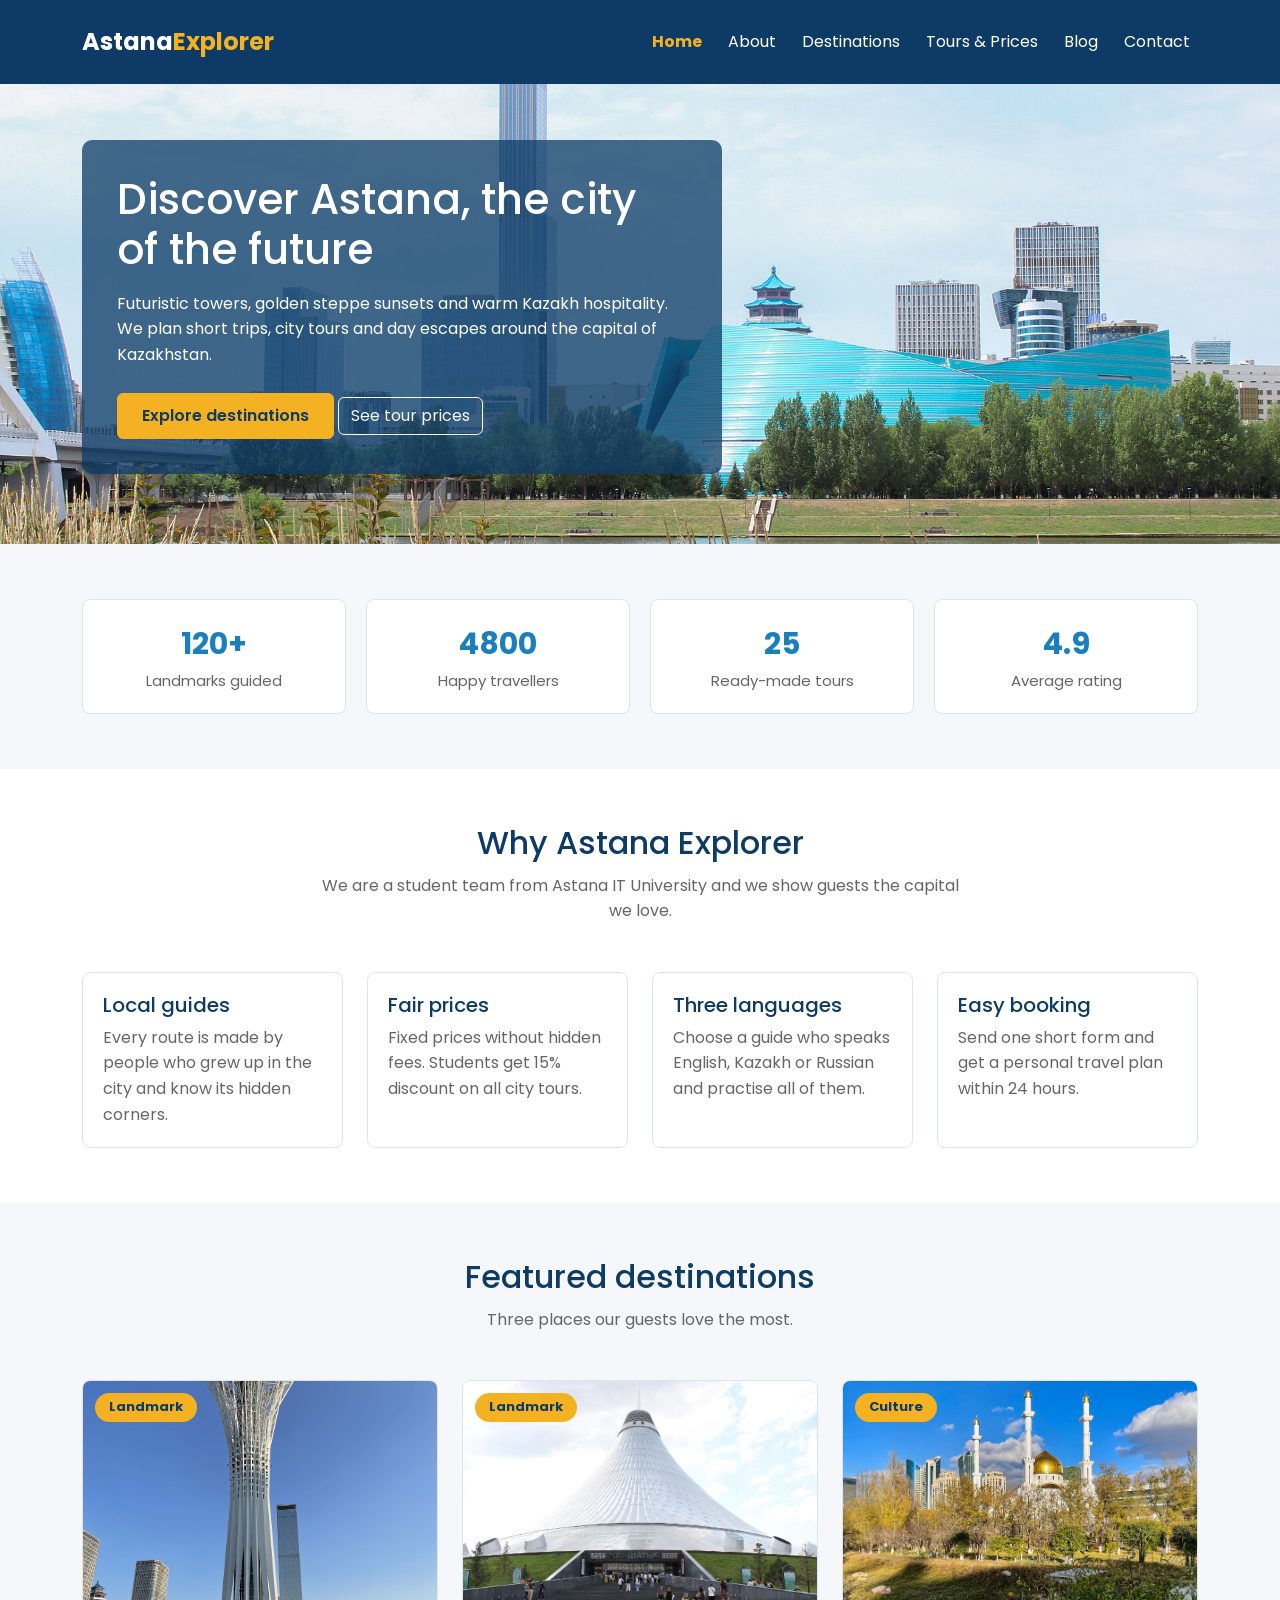
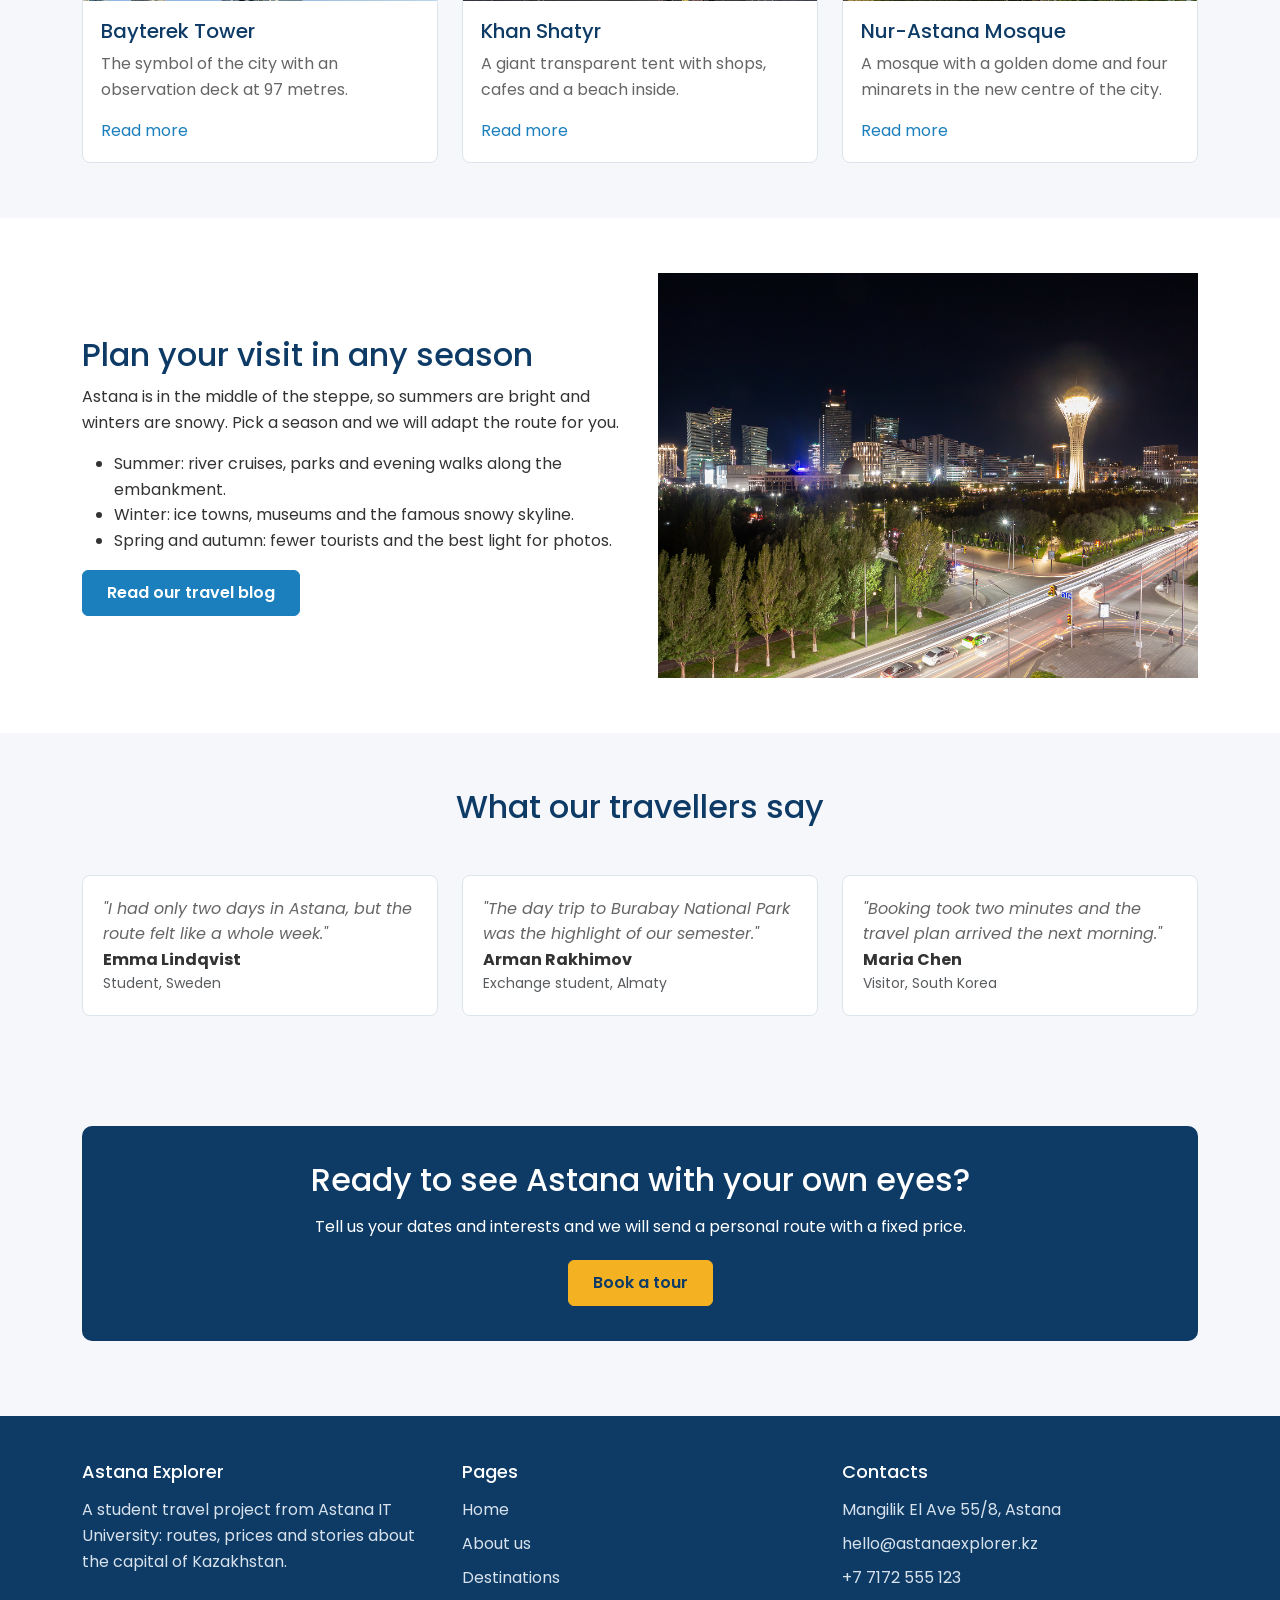
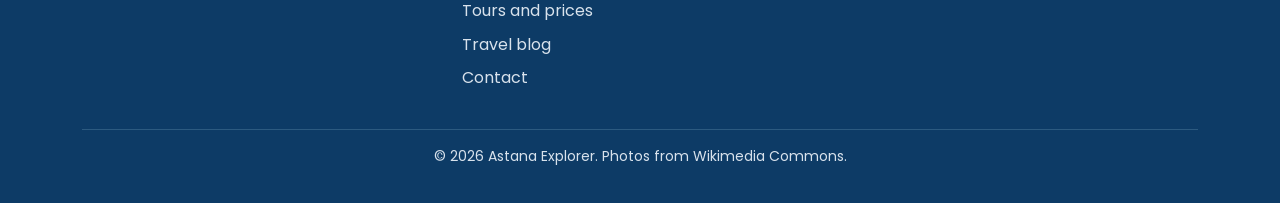
==== commit 725cefe2: "Replace the Nur-Astana Mosque photo with a clear exterior view The previous Commons file was taken i" ====
--- a/index.html
+++ b/index.html
@@ -148,10 +148,10 @@
           <div class="col-md-6 col-lg-4">
             <div class="photo-card">
               <span class="card-badge">Culture</span>
-              <img src="images/nur-astana-mosque.jpg" alt="Nur-Astana mosque with a blue dome">
+              <img src="images/nur-astana-mosque.jpg" alt="Nur-Astana mosque with a golden dome">
               <div class="card-text">
                 <h3>Nur-Astana Mosque</h3>
-                <p>One of the largest mosques in Central Asia with a beautiful blue dome.</p>
+                <p>A mosque with a golden dome and four minarets in the new centre of the city.</p>
                 <a href="destinations.html">Read more</a>
               </div>
             </div>
